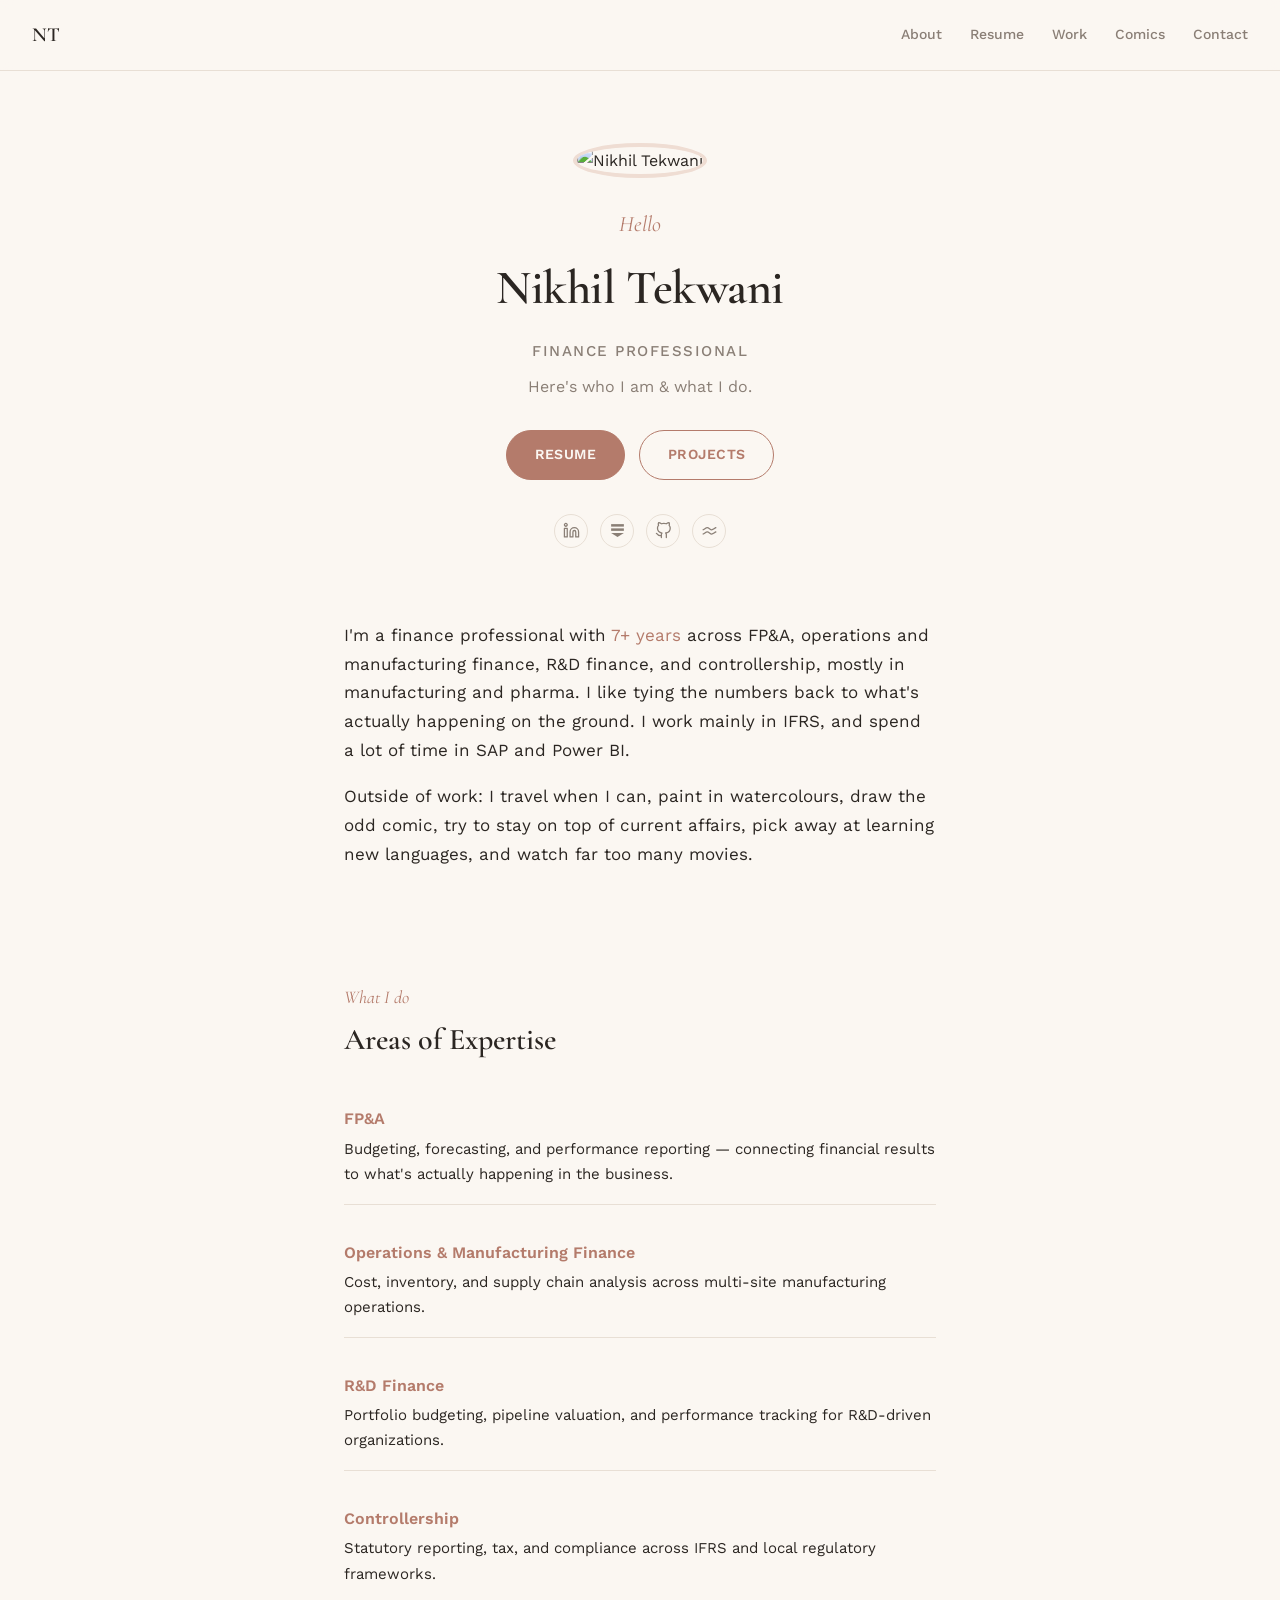
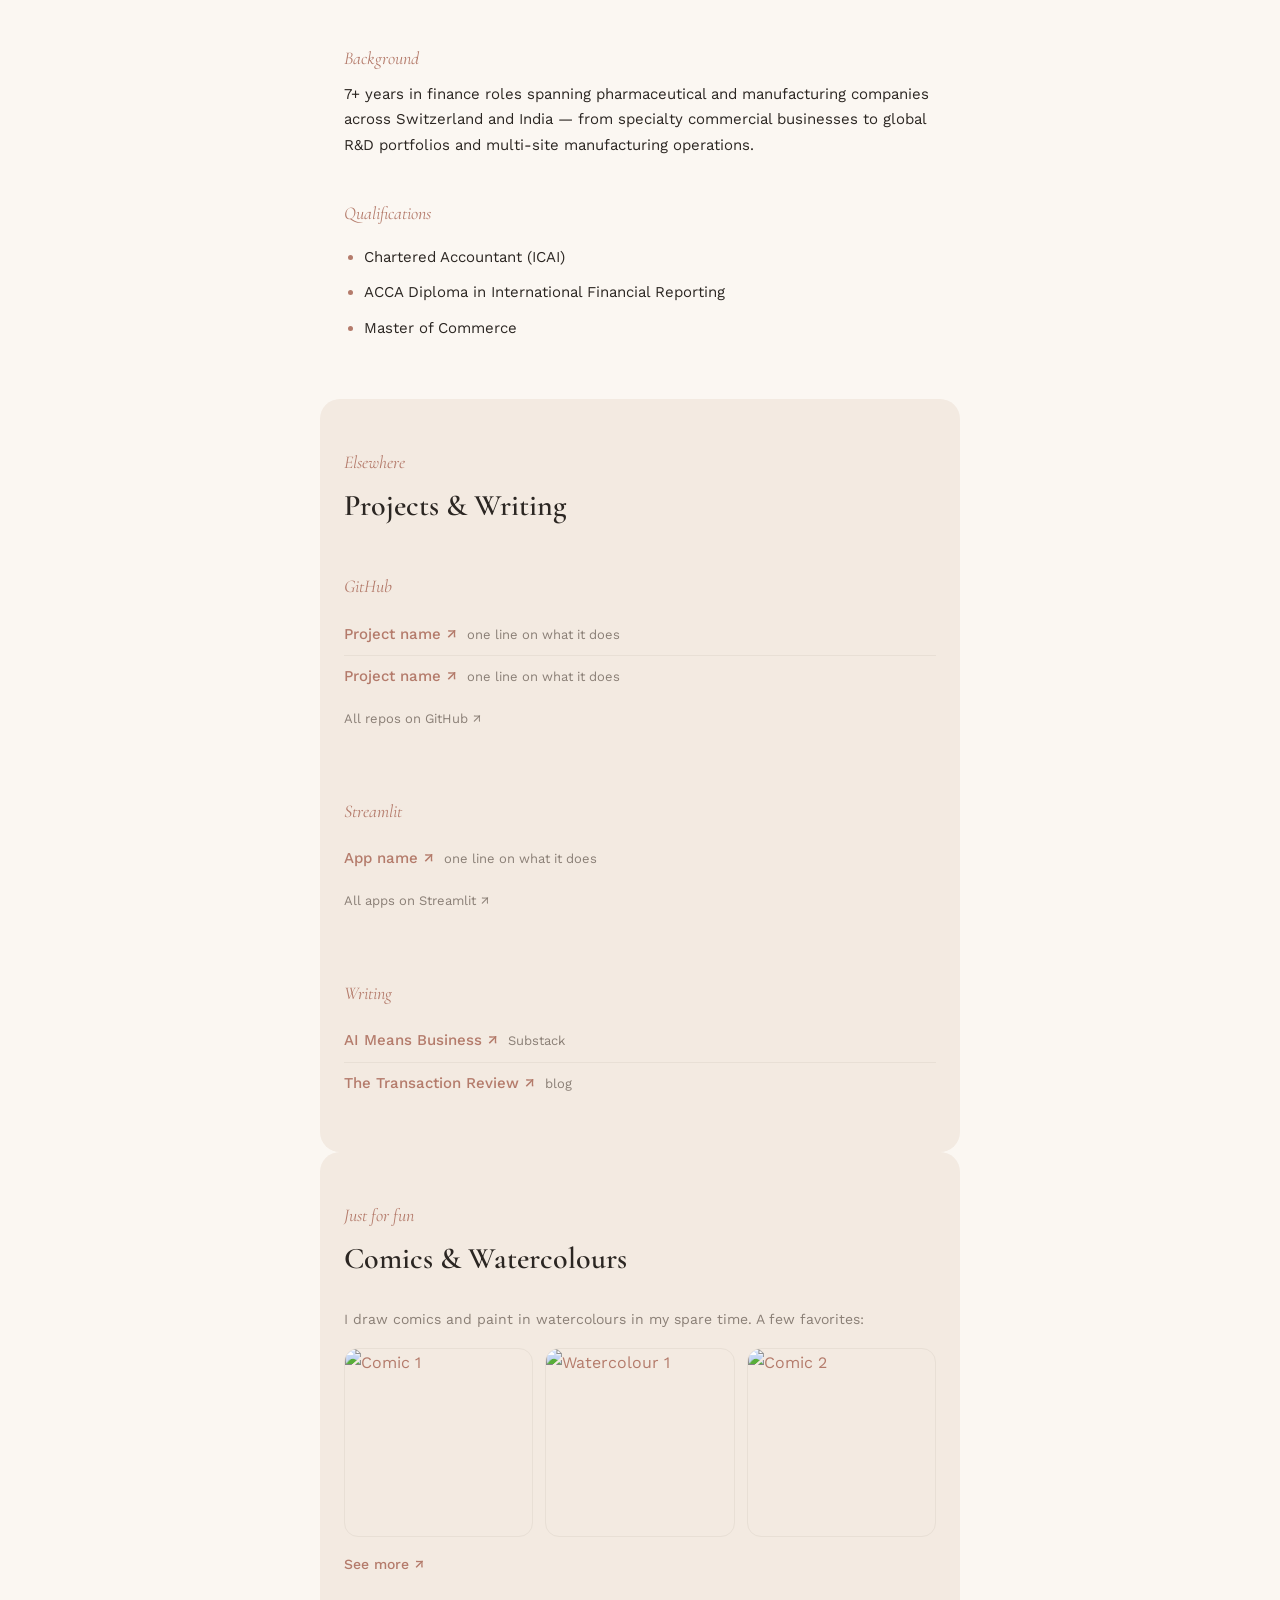
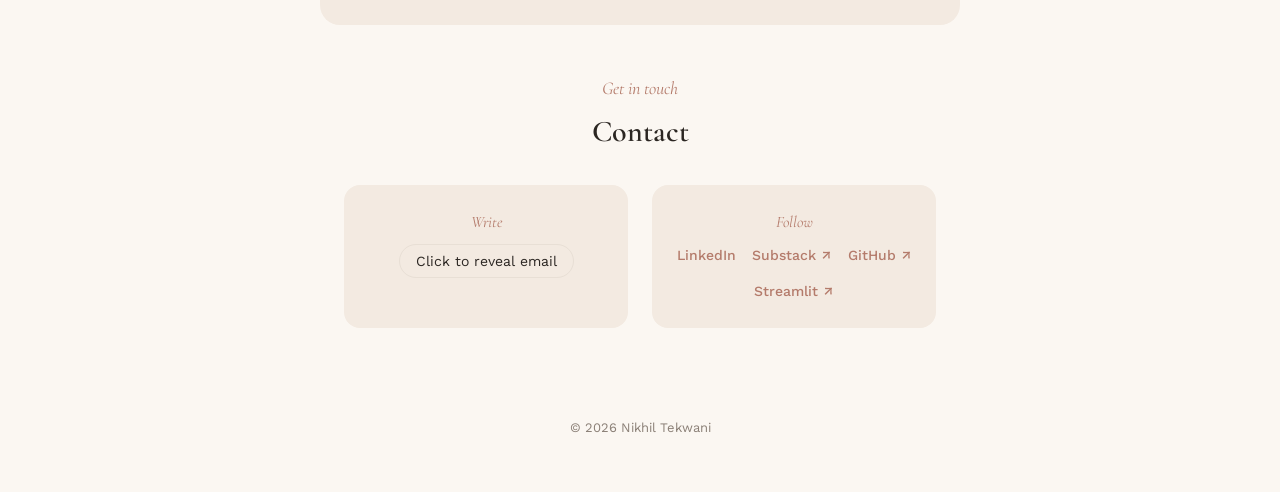
==== index.html @ 6c52df21 "Add files via upload" ====
<!DOCTYPE html>
<html lang="en">
<head>
<meta charset="UTF-8">
<meta name="viewport" content="width=device-width, initial-scale=1.0">
<title>Nikhil Tekwani — Finance, Pharma</title>
<meta name="description" content="Personal site of Nikhil Tekwani — finance professional in pharma. Resume, achievements, and comics/watercolours.">

<!-- Display serif for the personal, editorial feel; a clean grotesque for body copy -->
<link rel="preconnect" href="https://fonts.googleapis.com">
<link rel="preconnect" href="https://fonts.gstatic.com" crossorigin>
<link href="https://fonts.googleapis.com/css2?family=Cormorant+Garamond:ital,wght@0,500;0,600;1,500&family=Work+Sans:wght@400;500;600&display=swap" rel="stylesheet">

<link rel="stylesheet" href="style.css">
</head>
<body>

<!-- ============ NAV ============ -->
<nav class="site-nav">
  <span class="nav-mark">NT</span>
  <div class="nav-links">
    <a href="#about">About</a>
    <a href="#resume">Resume</a>
    <a href="#work">Work</a>
    <a href="#comics">Comics</a>
    <a href="#contact">Contact</a>
  </div>
</nav>

<!-- ============ HERO ============ -->
<header id="about" class="hero">
  <!-- EDIT: replace with your own photo at images/profile/profile.jpg -->
  <img class="hero-photo" src="images/profile/profile.jpg" alt="Nikhil Tekwani">
  <p class="hero-hello">Hello</p>
  <h1 class="hero-name">Nikhil Tekwani</h1>
  <p class="hero-role">Finance professional</p>
  <p class="hero-tagline">Here's who I am &amp; what I do.</p>

  <div class="hero-actions">
    <a href="#resume" class="btn btn-primary">Resume</a>
    <a href="#projects" class="btn btn-outline">Projects</a>
  </div>

  <div class="social-row">
    <a href="https://www.linkedin.com/in/nikhilmtekwani/" target="_blank" rel="noopener" aria-label="LinkedIn">
      <svg viewBox="0 0 24 24" width="17" height="17" fill="none" stroke="currentColor" stroke-width="1.8" stroke-linecap="round" stroke-linejoin="round"><path d="M16 8a6 6 0 0 1 6 6v7h-4v-7a2 2 0 0 0-2-2 2 2 0 0 0-2 2v7h-4v-7a6 6 0 0 1 6-6z"/><rect x="2" y="9" width="4" height="12"/><circle cx="4" cy="4" r="2"/></svg>
    </a>
    <a href="https://aimeansbusiness.substack.com/" target="_blank" rel="noopener" aria-label="Substack">
      <svg viewBox="0 0 24 24" width="17" height="17" fill="currentColor"><rect x="3" y="3" width="18" height="3.5"/><rect x="3" y="9" width="18" height="3.5"/><path d="M3 15.5h18l-9 5.5-9-5.5z"/></svg>
    </a>
    <a href="https://github.com/NickTek" target="_blank" rel="noopener" aria-label="GitHub">
      <svg viewBox="0 0 24 24" width="17" height="17" fill="none" stroke="currentColor" stroke-width="1.8" stroke-linecap="round" stroke-linejoin="round"><path d="M9 19c-5 1.5-5-2.5-7-3m14 6v-3.87a3.37 3.37 0 0 0-.94-2.61c3.14-.35 6.44-1.54 6.44-7A5.44 5.44 0 0 0 20 4.77 5.07 5.07 0 0 0 19.91 1S18.73.65 16 2.48a13.38 13.38 0 0 0-7 0C6.27.65 5.09 1 5.09 1A5.07 5.07 0 0 0 5 4.77a5.44 5.44 0 0 0-1.5 3.78c0 5.42 3.3 6.61 6.44 7A3.37 3.37 0 0 0 9 18.13V22"/></svg>
    </a>
    <a href="https://share.streamlit.io/user/nicktek" target="_blank" rel="noopener" aria-label="Streamlit">
      <svg viewBox="0 0 24 24" width="17" height="17" fill="none" stroke="currentColor" stroke-width="1.8" stroke-linecap="round" stroke-linejoin="round"><path d="M3 17c2-1 4-3 6-3s4 3 6 3 4-2 6-3"/><path d="M3 11c2-1 4-3 6-3s4 3 6 3 4-2 6-3"/></svg>
    </a>
  </div>
</header>

<main>

  <!-- ============ ABOUT PARAGRAPH ============ -->
  <section class="section about-section">
    <p class="about-text">
      I'm a finance professional with <em>7+ years</em> across FP&amp;A, operations and manufacturing finance,
      R&amp;D finance, and controllership, mostly in manufacturing and pharma. I like tying the numbers back
      to what's actually happening on the ground. I work mainly in IFRS, and spend a lot of time in SAP and
      Power BI.
    </p>
    <p class="about-text">
      Outside of work: I travel when I can, paint in watercolours, draw the odd comic, try to stay on top of
      current affairs, pick away at learning new languages, and watch far too many movies.
    </p>
  </section>

  <!-- ============ RESUME ============ -->
  <section id="resume" class="section">
    <p class="section-eyebrow">What I do</p>
    <h2 class="section-title">Areas of Expertise</h2>

    <ul class="expertise-list">
      <li class="expertise-item">
        <span class="expertise-name">FP&amp;A</span>
        <p>Budgeting, forecasting, and performance reporting — connecting financial results to what's actually happening in the business.</p>
      </li>
      <li class="expertise-item">
        <span class="expertise-name">Operations &amp; Manufacturing Finance</span>
        <p>Cost, inventory, and supply chain analysis across multi-site manufacturing operations.</p>
      </li>
      <li class="expertise-item">
        <span class="expertise-name">R&amp;D Finance</span>
        <p>Portfolio budgeting, pipeline valuation, and performance tracking for R&amp;D-driven organizations.</p>
      </li>
      <li class="expertise-item">
        <span class="expertise-name">Controllership</span>
        <p>Statutory reporting, tax, and compliance across IFRS and local regulatory frameworks.</p>
      </li>
    </ul>

    <p class="section-eyebrow subhead">Background</p>
    <p class="resume-desc">
      7+ years in finance roles spanning pharmaceutical and manufacturing companies across Switzerland and India —
      from specialty commercial businesses to global R&amp;D portfolios and multi-site manufacturing operations.
    </p>

    <p class="section-eyebrow subhead">Qualifications</p>
    <ul class="achieve-list">
      <li>Chartered Accountant (ICAI)</li>
      <li>ACCA Diploma in International Financial Reporting</li>
      <li>Master of Commerce</li>
    </ul>
  </section>

  <!-- ============ PROJECTS & WRITING ============ -->
  <section id="work" class="section work-section">
    <p class="section-eyebrow">Elsewhere</p>
    <h2 class="section-title">Projects &amp; Writing</h2>

    <p class="section-eyebrow subhead">GitHub</p>
    <!-- EDIT: swap these two for your actual repo names/links -->
    <ul class="link-list">
      <li><a href="https://github.com/NickTek" target="_blank" rel="noopener">Project name ↗</a><span>one line on what it does</span></li>
      <li><a href="https://github.com/NickTek" target="_blank" rel="noopener">Project name ↗</a><span>one line on what it does</span></li>
    </ul>
    <a class="link-list-more" href="https://github.com/NickTek" target="_blank" rel="noopener">All repos on GitHub ↗</a>

    <p class="section-eyebrow subhead">Streamlit</p>
    <!-- EDIT: swap these for your actual app names/links -->
    <ul class="link-list">
      <li><a href="https://share.streamlit.io/user/nicktek" target="_blank" rel="noopener">App name ↗</a><span>one line on what it does</span></li>
    </ul>
    <a class="link-list-more" href="https://share.streamlit.io/user/nicktek" target="_blank" rel="noopener">All apps on Streamlit ↗</a>

    <p class="section-eyebrow subhead">Writing</p>
    <ul class="link-list">
      <li><a href="https://aimeansbusiness.substack.com/" target="_blank" rel="noopener">AI Means Business ↗</a><span>Substack</span></li>
      <li><a href="https://thetransactionreview.blogspot.com/" target="_blank" rel="noopener">The Transaction Review ↗</a><span>blog</span></li>
    </ul>
  </section>

  <!-- ============ COMICS & WATERCOLOURS ============ -->
  <section id="comics" class="section projects-section">
    <p class="section-eyebrow">Just for fun</p>
    <h2 class="section-title">Comics &amp; Watercolours</h2>
    <p class="projects-intro">I draw comics and paint in watercolours in my spare time. A few favorites:</p>

    <div class="projects-grid">
      <!-- EDIT: replace src with your own images in images/comics/ -->
      <a class="project-thumb" href="images/comics/comic-1-full.png" target="_blank" rel="noopener">
        <img src="images/comics/comic-1.png" alt="Comic 1" loading="lazy">
      </a>
      <a class="project-thumb" href="images/comics/comic-2-full.png" target="_blank" rel="noopener">
        <img src="images/comics/comic-2.png" alt="Watercolour 1" loading="lazy">
      </a>
      <a class="project-thumb" href="images/comics/comic-3-full.png" target="_blank" rel="noopener">
        <img src="images/comics/comic-3.png" alt="Comic 2" loading="lazy">
      </a>
    </div>
    <!-- EDIT or remove this link -->
    <a class="projects-more" href="#" target="_blank" rel="noopener">See more ↗</a>
  </section>

  <!-- ============ CONTACT ============ -->
  <section id="contact" class="section contact-section">
    <p class="section-eyebrow">Get in touch</p>
    <h2 class="section-title">Contact</h2>

    <div class="contact-grid">
      <div class="contact-block">
        <p class="contact-label">Write</p>
        <!-- EDIT: set data-user and data-domain to your real email -->
        <button id="email-reveal" class="contact-value email-btn" data-user="nikhil.tekwani" data-domain="example.com">Click to reveal email</button>
      </div>
      <div class="contact-block">
        <p class="contact-label">Follow</p>
        <div class="contact-value follow-links">
          <a href="https://www.linkedin.com/in/nikhilmtekwani/" target="_blank" rel="noopener">LinkedIn</a>
          <a href="https://aimeansbusiness.substack.com/" target="_blank" rel="noopener">Substack ↗</a>
          <a href="https://github.com/NickTek" target="_blank" rel="noopener">GitHub ↗</a>
          <a href="https://share.streamlit.io/user/nicktek" target="_blank" rel="noopener">Streamlit ↗</a>
        </div>
      </div>
    </div>
  </section>

</main>

<footer class="site-footer">
  <p>&copy; <span id="year"></span> Nikhil Tekwani</p>
</footer>

<script src="script.js"></script>
</body>
</html>
---- style.css ----
/* ============================================
   THEME TOKENS
   ============================================ */
:root {
  --bg: #FBF7F2;
  --bg-alt: #F3EAE1;
  --text: #2B2622;
  --text-muted: #8A7F76;
  --accent: #B47B6B;
  --accent-soft: #EFDDD3;
  --border: #E8DFD5;

  --font-display: 'Cormorant Garamond', Georgia, serif;
  --font-body: 'Work Sans', -apple-system, sans-serif;
}

* { box-sizing: border-box; }

body {
  margin: 0;
  background: var(--bg);
  color: var(--text);
  font-family: var(--font-body);
  font-size: 16px;
  line-height: 1.7;
}

html { scroll-behavior: smooth; }

a { color: var(--accent); text-decoration: none; }

h1, h2 { font-family: var(--font-display); margin: 0; }

@media (prefers-reduced-motion: reduce) {
  html { scroll-behavior: auto; }
}

/* ============================================
   NAV
   ============================================ */
.site-nav {
  position: sticky;
  top: 0;
  z-index: 10;
  display: flex;
  justify-content: space-between;
  align-items: center;
  padding: 18px 32px;
  background: rgba(251, 247, 242, 0.9);
  backdrop-filter: blur(6px);
  border-bottom: 1px solid var(--border);
}

.nav-mark {
  font-family: var(--font-display);
  font-weight: 600;
  font-size: 20px;
  letter-spacing: 0.02em;
}

.nav-links { display: flex; gap: 28px; }

.nav-links a {
  color: var(--text-muted);
  font-size: 14px;
  font-weight: 500;
}

.nav-links a:hover { color: var(--accent); }

/* ============================================
   HERO
   ============================================ */
.hero {
  max-width: 640px;
  margin: 0 auto;
  padding: 72px 24px 56px;
  text-align: center;
}

.hero-photo {
  width: 168px;
  height: 168px;
  border-radius: 50%;
  object-fit: cover;
  border: 4px solid var(--accent-soft);
  margin-bottom: 28px;
}

.hero-hello {
  font-family: var(--font-display);
  font-style: italic;
  font-size: 22px;
  color: var(--accent);
  margin: 0 0 4px;
}

.hero-name {
  font-size: 48px;
  font-weight: 600;
  letter-spacing: -0.01em;
}

.hero-role {
  margin: 10px 0 2px;
  font-size: 15px;
  font-weight: 500;
  text-transform: uppercase;
  letter-spacing: 0.1em;
  color: var(--text-muted);
}

.hero-tagline {
  margin: 8px 0 0;
  color: var(--text-muted);
  font-size: 16px;
}

.hero-actions {
  display: flex;
  justify-content: center;
  gap: 14px;
  margin-top: 30px;
}

.btn {
  display: inline-block;
  padding: 12px 28px;
  border-radius: 999px;
  font-size: 14px;
  font-weight: 600;
  letter-spacing: 0.03em;
  text-transform: uppercase;
  border: 1px solid var(--accent);
}

.btn-primary { background: var(--accent); color: var(--bg); }
.btn-primary:hover { background: transparent; color: var(--accent); }

.btn-outline { background: transparent; color: var(--accent); }
.btn-outline:hover { background: var(--accent); color: var(--bg); }

.social-row {
  display: flex;
  justify-content: center;
  gap: 12px;
  margin-top: 34px;
}

.social-row a {
  width: 34px;
  height: 34px;
  border-radius: 50%;
  border: 1px solid var(--border);
  display: flex;
  align-items: center;
  justify-content: center;
  color: var(--text-muted);
}

.social-row a:hover { border-color: var(--accent); color: var(--accent); }

/* ============================================
   SECTIONS (shared)
   ============================================ */
.section {
  max-width: 640px;
  margin: 0 auto;
  padding: 48px 24px;
}

.about-section { padding-top: 0; }
.about-text { font-size: 17px; }
.about-text em { font-style: normal; color: var(--accent); }

.section-eyebrow {
  font-family: var(--font-display);
  font-style: italic;
  font-size: 18px;
  color: var(--accent);
  margin: 0 0 2px;
}

.section-eyebrow.subhead { margin-top: 40px; }

.section-title {
  font-size: 30px;
  font-weight: 600;
  margin-bottom: 24px;
}

/* ============================================
   RESUME
   ============================================ */
.resume-list { list-style: none; margin: 0 0 8px; padding: 0; }

.resume-item {
  padding: 20px 0;
  border-bottom: 1px solid var(--border);
}
.resume-item:first-child { padding-top: 0; }

.resume-row {
  display: flex;
  justify-content: space-between;
  flex-wrap: wrap;
  gap: 8px;
}

.resume-role { font-weight: 600; font-size: 16px; }
.resume-prev { font-weight: 400; color: var(--text-muted); font-size: 13px; }

.resume-dates {
  font-size: 13px;
  color: var(--text-muted);
  white-space: nowrap;
}

.resume-company { color: var(--accent); font-size: 14px; margin-top: 3px; }

.resume-desc { margin: 8px 0 0; font-size: 15px; }

.achieve-list {
  margin: 16px 0 0;
  padding-left: 20px;
}

.achieve-list li {
  margin-bottom: 10px;
  font-size: 15px;
}

.achieve-list li::marker { color: var(--accent); }

.expertise-list {
  list-style: none;
  margin: 0 0 8px;
  padding: 0;
  display: grid;
  gap: 18px;
}

.expertise-item {
  padding: 16px 0;
  border-bottom: 1px solid var(--border);
}
.expertise-item:last-child { border-bottom: none; }

.expertise-name {
  display: block;
  font-weight: 600;
  font-size: 16px;
  color: var(--accent);
  margin-bottom: 4px;
}

.expertise-item p { margin: 0; font-size: 15px; }

.work-section {
  background: var(--bg-alt);
  border-radius: 20px;
}

.link-list {
  list-style: none;
  margin: 12px 0 0;
  padding: 0;
}

.link-list li {
  display: flex;
  align-items: baseline;
  gap: 10px;
  flex-wrap: wrap;
  padding: 8px 0;
  border-bottom: 1px solid var(--border);
}
.link-list li:last-child { border-bottom: none; }

.link-list a { font-weight: 500; font-size: 15px; }
.link-list a:hover { text-decoration: underline; }

.link-list span { color: var(--text-muted); font-size: 13px; }

.link-list-more {
  display: inline-block;
  margin: 10px 0 26px;
  font-size: 13px;
  color: var(--text-muted);
}
.link-list-more:hover { color: var(--accent); text-decoration: underline; }

/* ============================================
   PROJECTS
   ============================================ */
.projects-section {
  background: var(--bg-alt);
  border-radius: 20px;
}

.projects-intro { color: var(--text-muted); font-size: 14px; margin-top: 0; }

.projects-grid {
  display: grid;
  grid-template-columns: repeat(3, 1fr);
  gap: 12px;
  margin-top: 16px;
}

.project-thumb {
  display: block;
  aspect-ratio: 1;
  border-radius: 14px;
  overflow: hidden;
  border: 1px solid var(--border);
}

.project-thumb img {
  width: 100%;
  height: 100%;
  object-fit: cover;
  display: block;
  transition: transform 0.25s ease;
}

.project-thumb:hover img { transform: scale(1.06); }

.projects-more {
  display: inline-block;
  margin-top: 16px;
  font-size: 14px;
  font-weight: 500;
}
.projects-more:hover { text-decoration: underline; }

/* ============================================
   CONTACT
   ============================================ */
.contact-section { text-align: center; }

.contact-grid {
  display: grid;
  grid-template-columns: 1fr 1fr;
  gap: 24px;
  margin-top: 28px;
}

.contact-block {
  background: var(--bg-alt);
  border-radius: 16px;
  padding: 24px 16px;
}

.contact-label {
  font-family: var(--font-display);
  font-style: italic;
  font-size: 16px;
  color: var(--accent);
  margin: 0 0 8px;
}

.email-btn {
  font-family: var(--font-body);
  font-size: 14px;
  background: transparent;
  color: var(--text);
  border: 1px solid var(--border);
  border-radius: 999px;
  padding: 8px 16px;
  cursor: pointer;
}
.email-btn:hover { border-color: var(--accent); }

.follow-links { display: flex; justify-content: center; flex-wrap: wrap; gap: 12px 16px; }
.follow-links a { font-size: 14px; font-weight: 500; }
.follow-links a:hover { text-decoration: underline; }

/* ============================================
   FOOTER
   ============================================ */
.site-footer {
  text-align: center;
  padding: 28px 24px 40px;
  color: var(--text-muted);
  font-size: 13px;
}

/* ============================================
   RESPONSIVE
   ============================================ */
@media (max-width: 480px) {
  .hero { padding: 56px 20px 44px; }
  .hero-name { font-size: 38px; }
  .site-nav { padding: 14px 18px; }
  .nav-links { gap: 16px; }
  .projects-grid { grid-template-columns: repeat(2, 1fr); }
  .contact-grid { grid-template-columns: 1fr; }
}

/* Visible keyboard focus */
a:focus-visible, button:focus-visible {
  outline: 2px solid var(--accent);
  outline-offset: 2px;
}
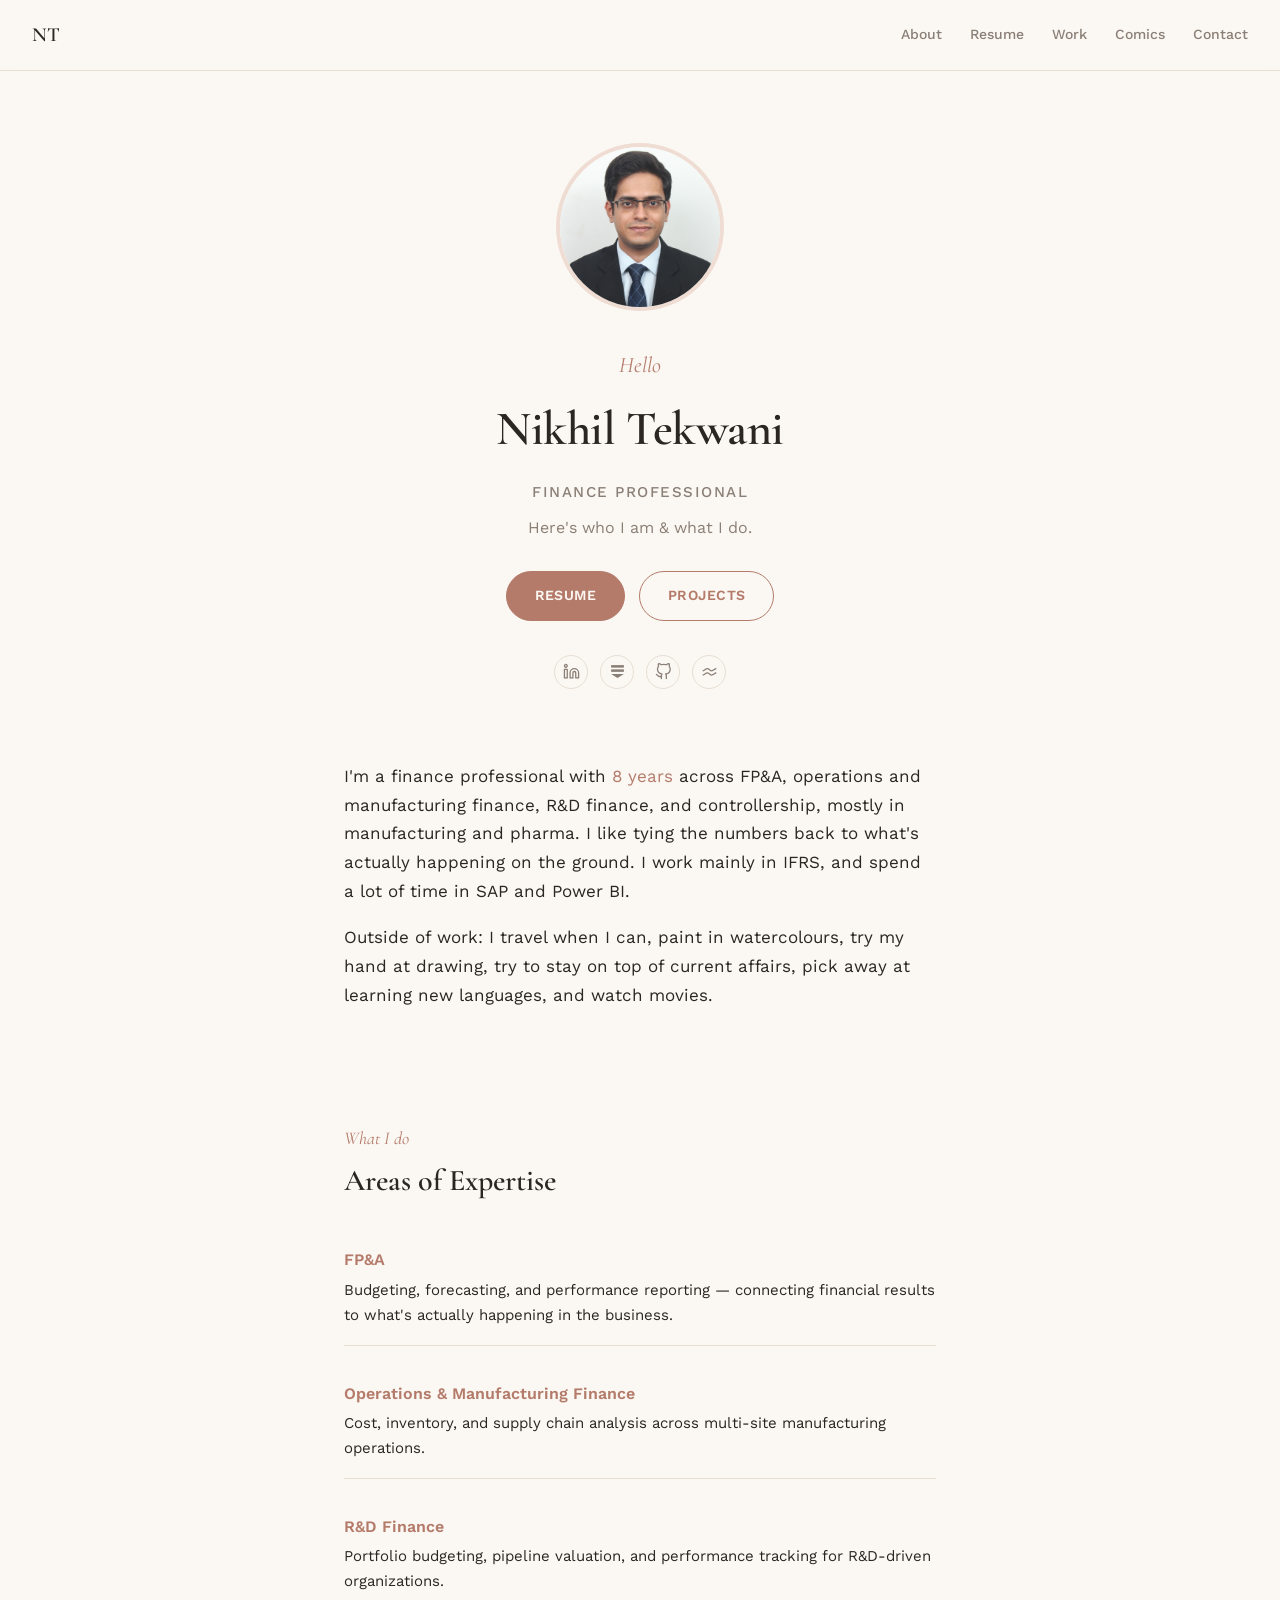
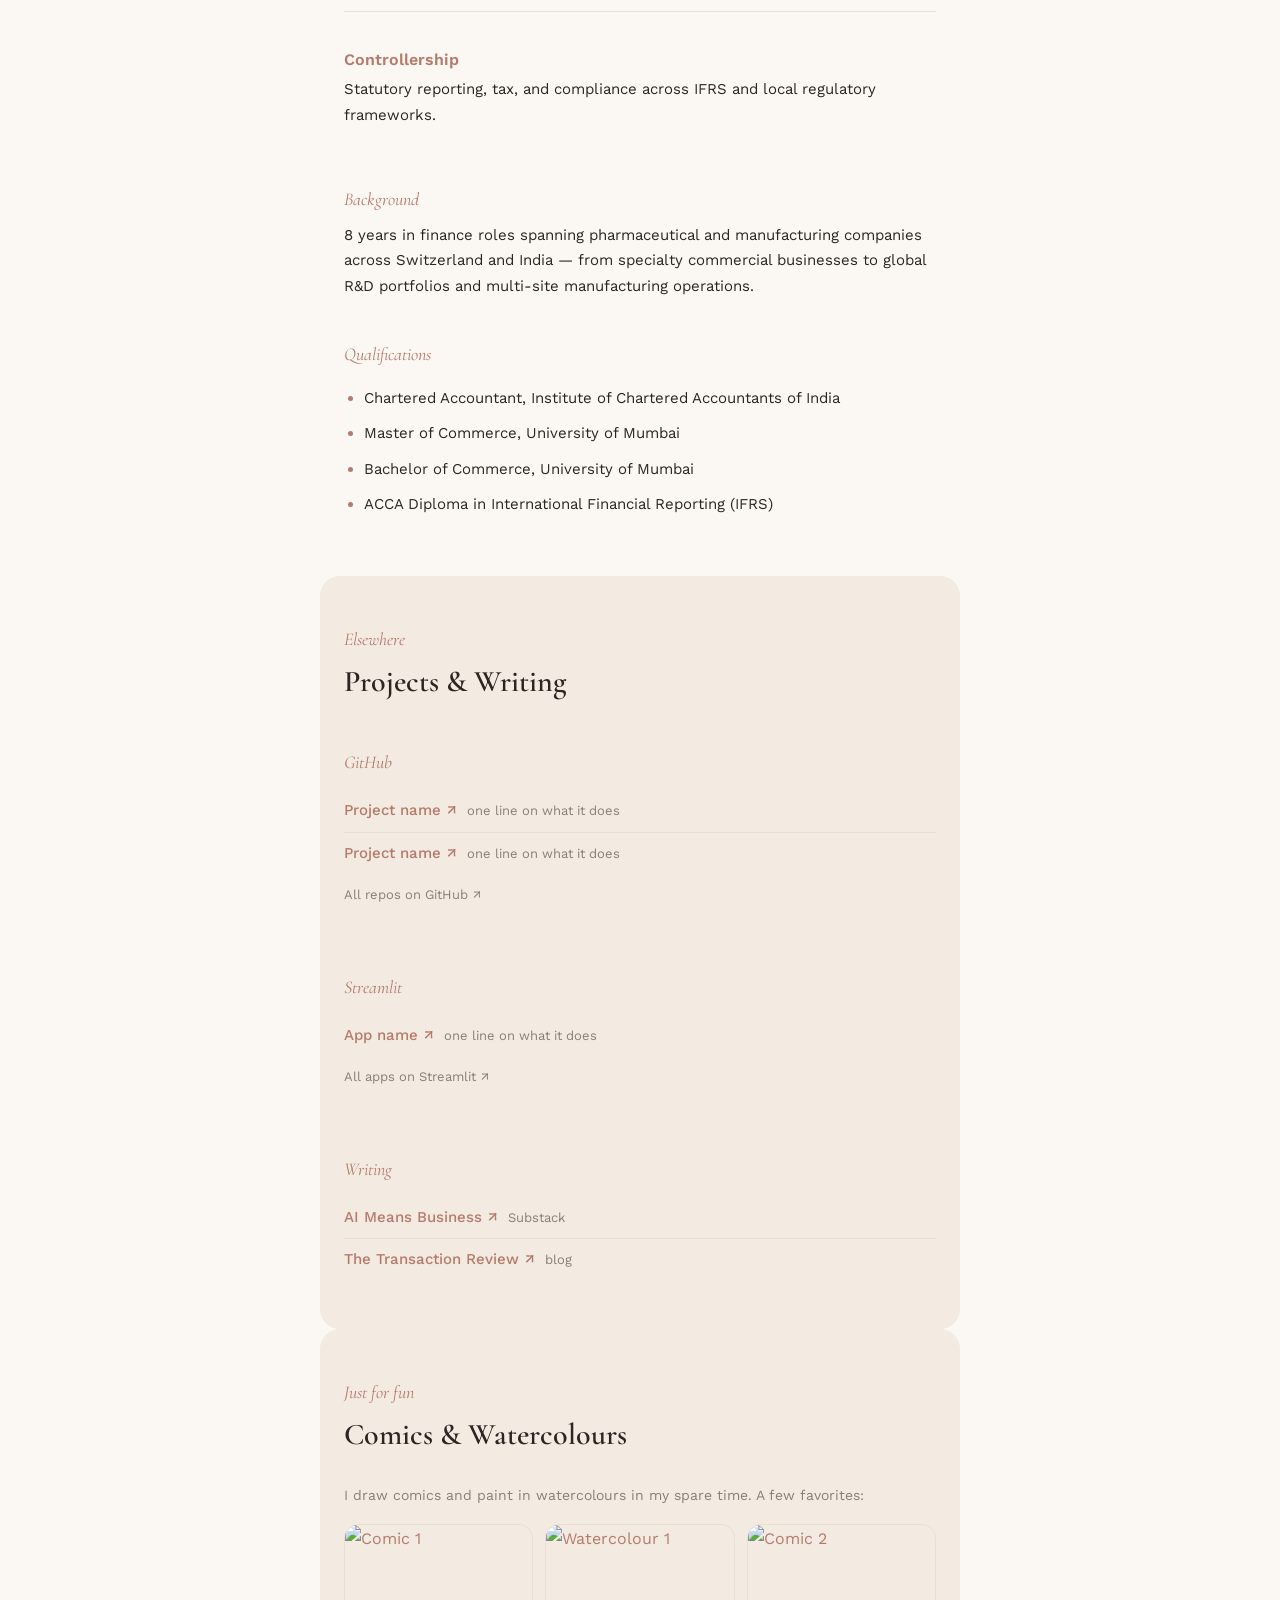
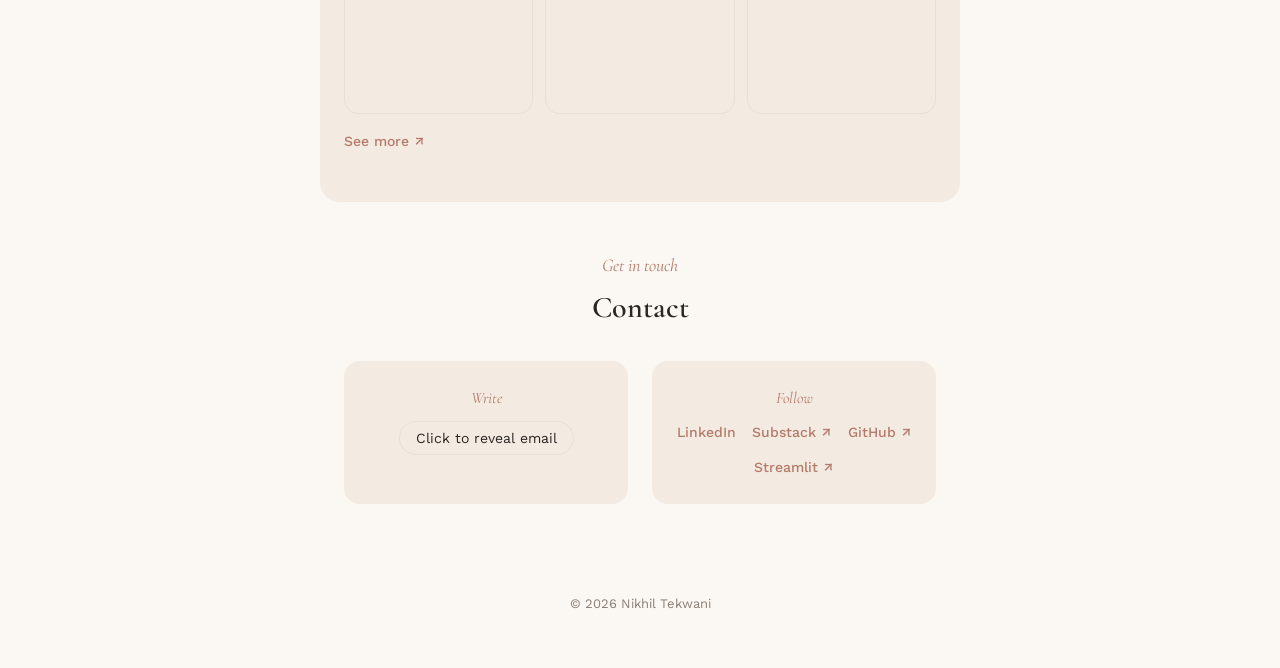
==== commit 1bc3f08a: "Update index.html" ====
--- a/index.html
+++ b/index.html
@@ -62,14 +62,14 @@
   <!-- ============ ABOUT PARAGRAPH ============ -->
   <section class="section about-section">
     <p class="about-text">
-      I'm a finance professional with <em>7+ years</em> across FP&amp;A, operations and manufacturing finance,
+      I'm a finance professional with <em>8 years</em> across FP&amp;A, operations and manufacturing finance,
       R&amp;D finance, and controllership, mostly in manufacturing and pharma. I like tying the numbers back
       to what's actually happening on the ground. I work mainly in IFRS, and spend a lot of time in SAP and
       Power BI.
     </p>
     <p class="about-text">
-      Outside of work: I travel when I can, paint in watercolours, draw the odd comic, try to stay on top of
-      current affairs, pick away at learning new languages, and watch far too many movies.
+      Outside of work: I travel when I can, paint in watercolours, try my hand at drawing, try to stay on top of
+      current affairs, pick away at learning new languages, and watch movies.
     </p>
   </section>
 
@@ -99,15 +99,17 @@
 
     <p class="section-eyebrow subhead">Background</p>
     <p class="resume-desc">
-      7+ years in finance roles spanning pharmaceutical and manufacturing companies across Switzerland and India —
+      8 years in finance roles spanning pharmaceutical and manufacturing companies across Switzerland and India —
       from specialty commercial businesses to global R&amp;D portfolios and multi-site manufacturing operations.
     </p>
 
     <p class="section-eyebrow subhead">Qualifications</p>
     <ul class="achieve-list">
-      <li>Chartered Accountant (ICAI)</li>
-      <li>ACCA Diploma in International Financial Reporting</li>
-      <li>Master of Commerce</li>
+      <li>Chartered Accountant, Institute of Chartered Accountants of India</li>
+      <li>Master of Commerce, University of Mumbai</li>
+      <li>Bachelor of Commerce, University of Mumbai</li>
+      <li>ACCA Diploma in International Financial Reporting (IFRS)</li>
+      
     </ul>
   </section>
 
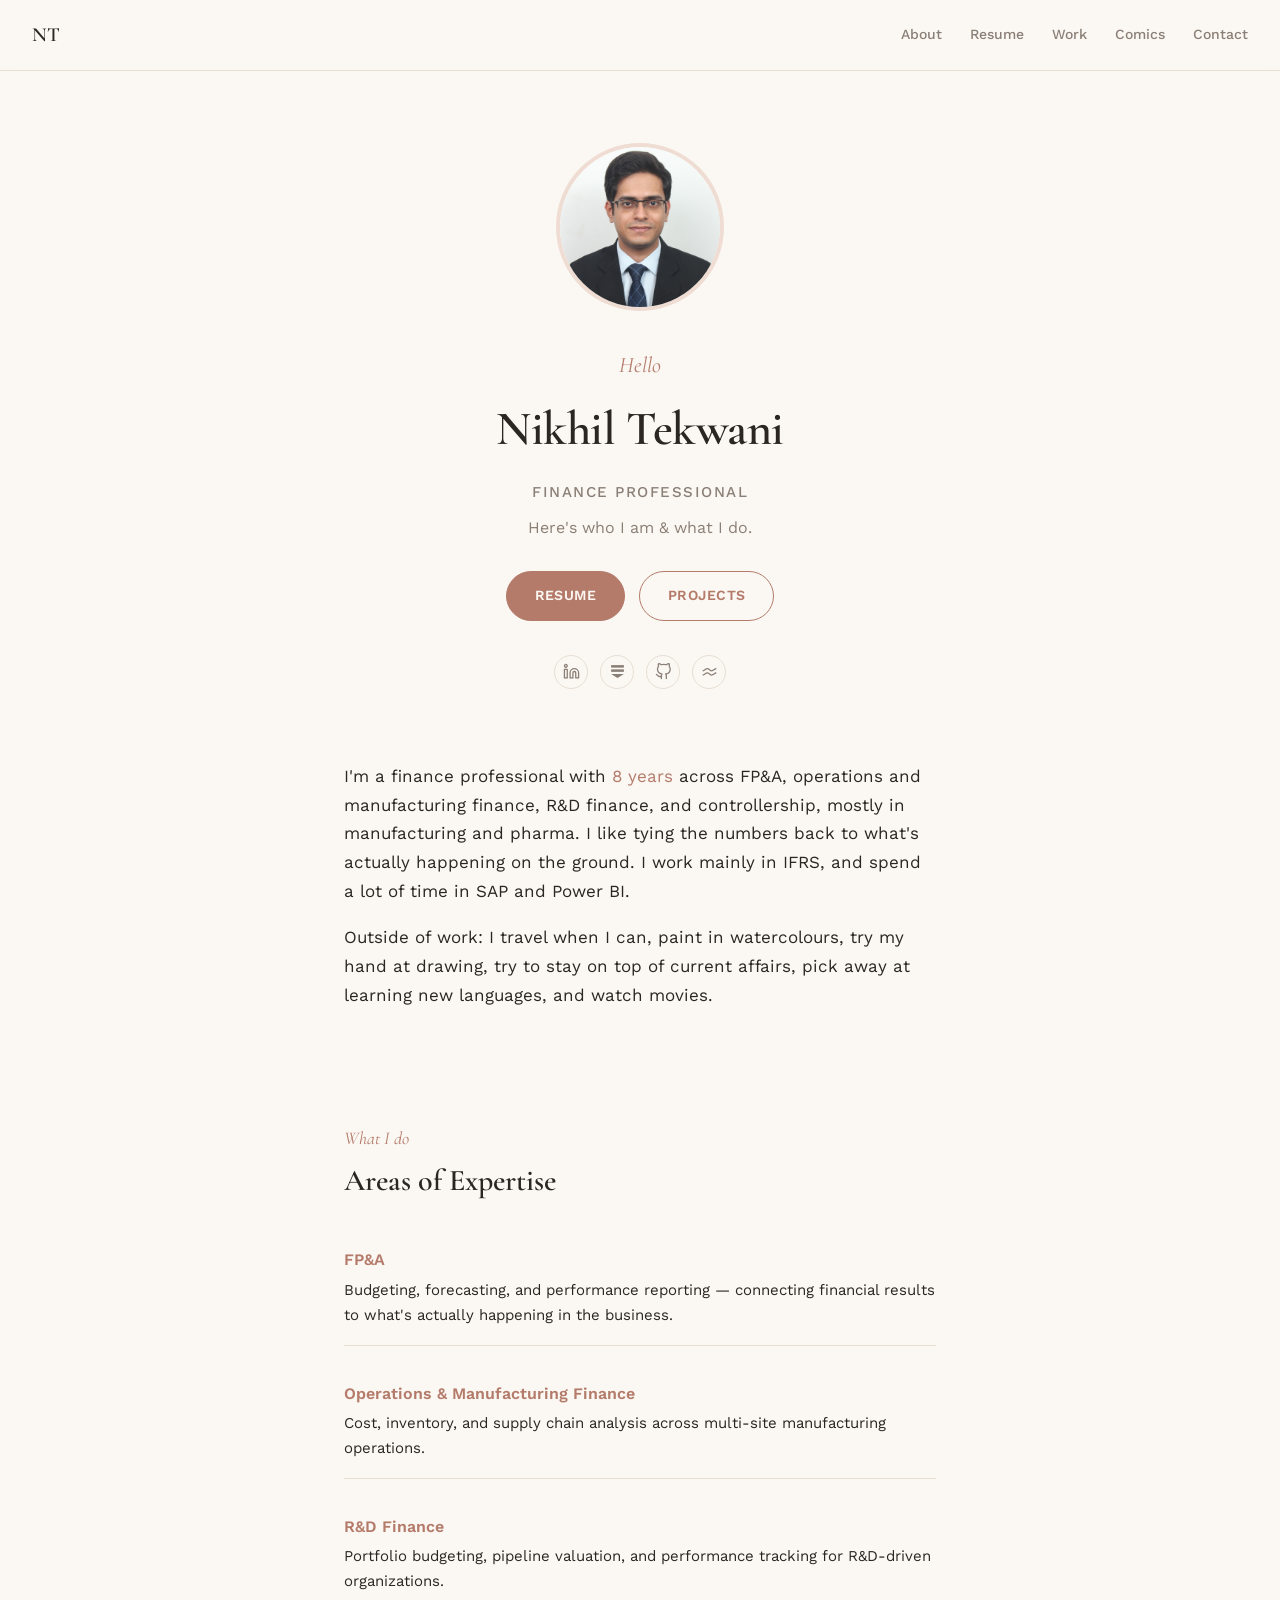
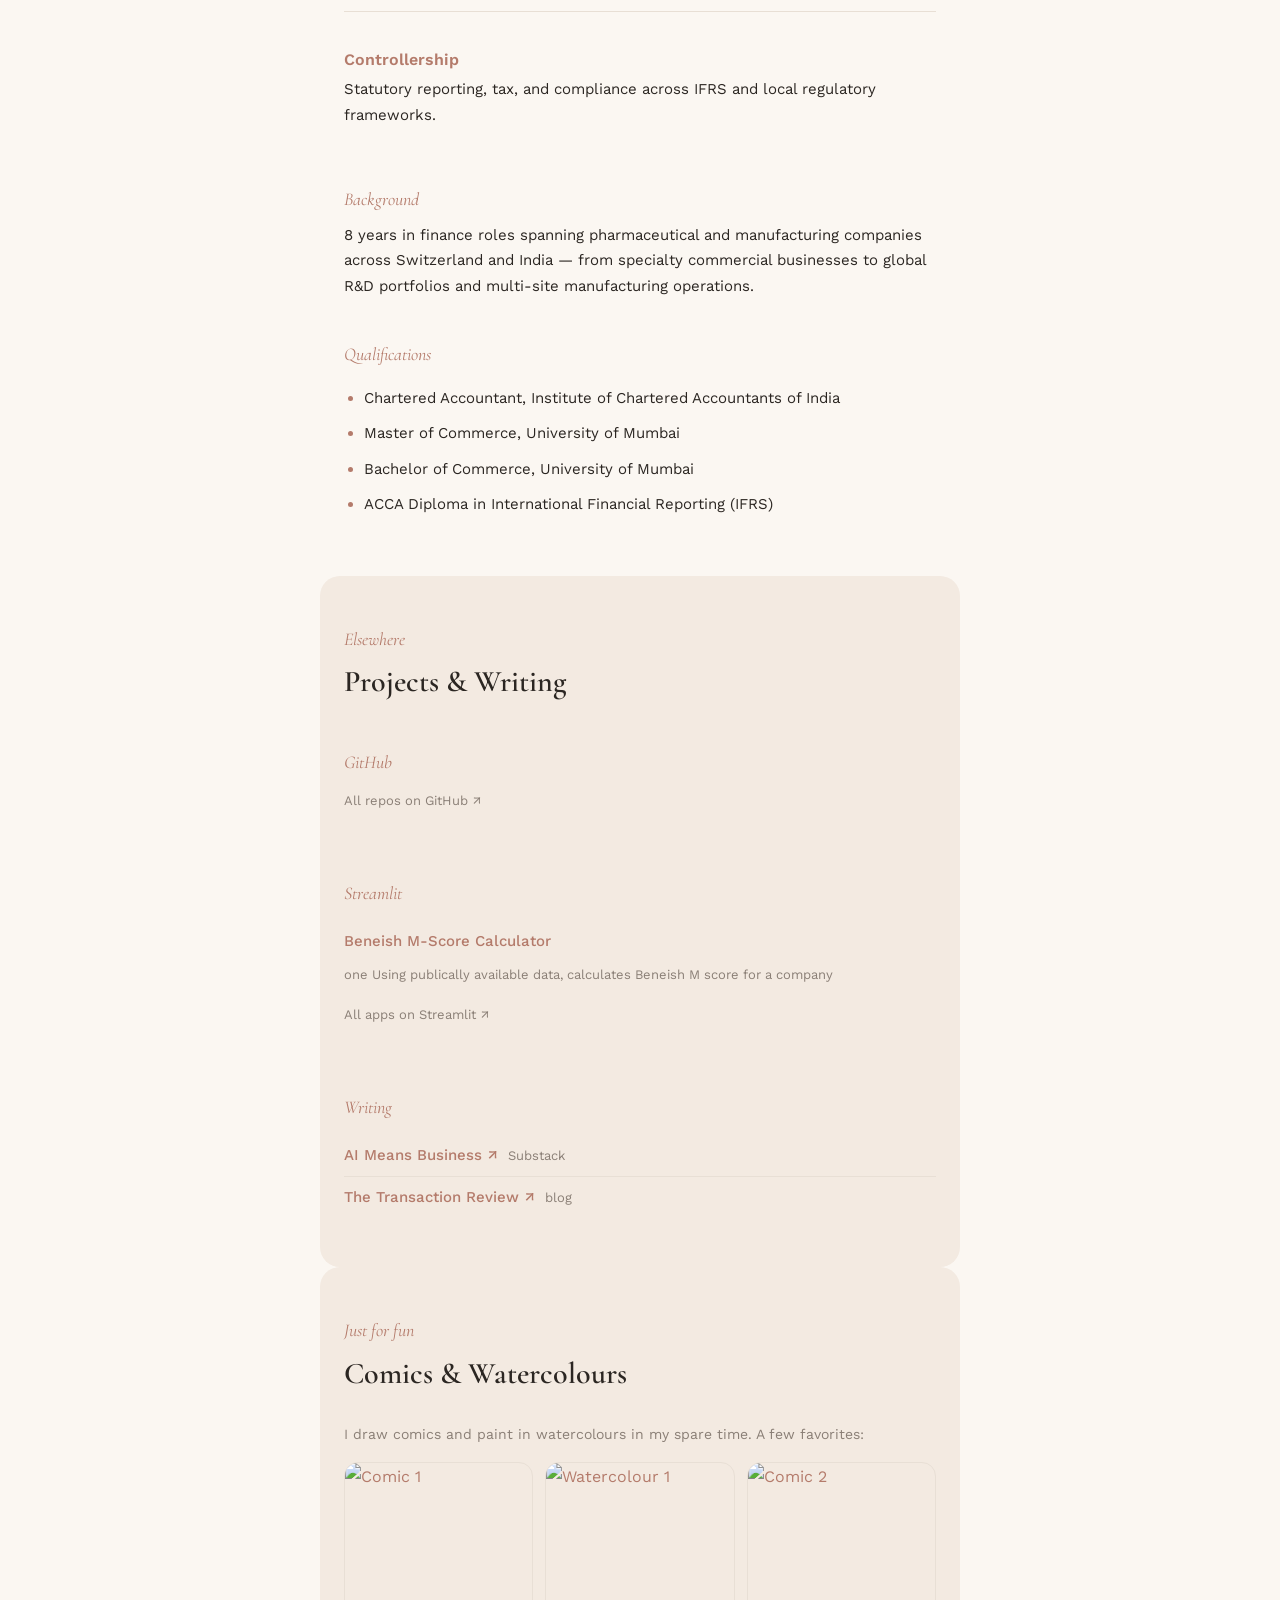
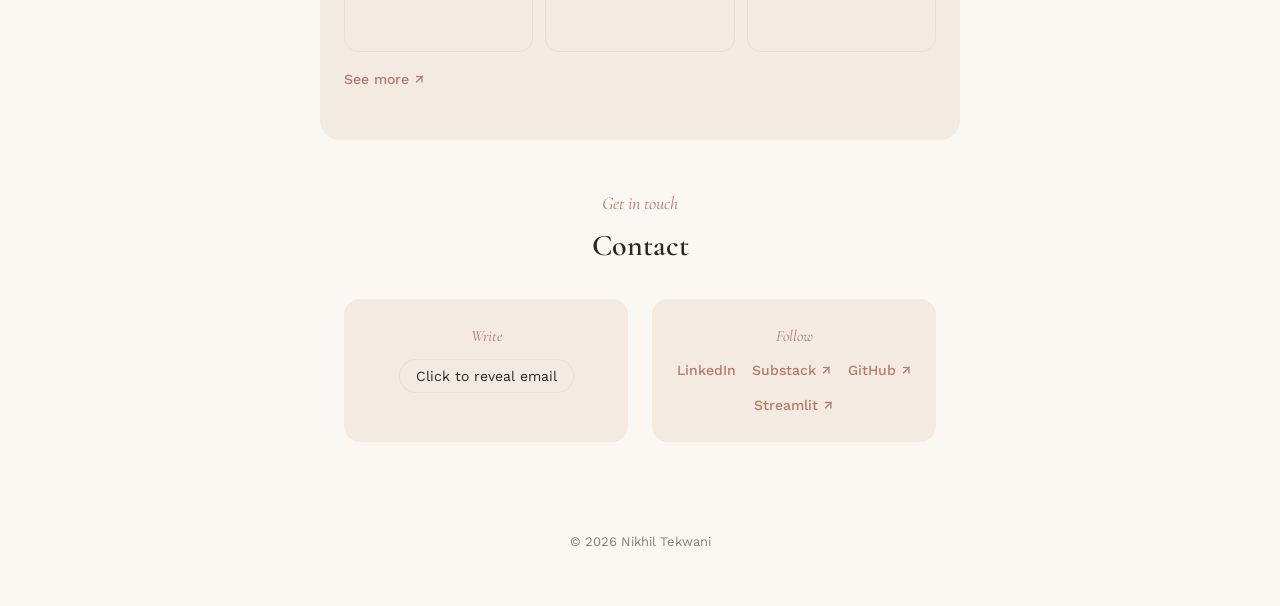
==== commit 07fbcd8f: "Update index.html" ====
--- a/index.html
+++ b/index.html
@@ -120,16 +120,13 @@
 
     <p class="section-eyebrow subhead">GitHub</p>
     <!-- EDIT: swap these two for your actual repo names/links -->
-    <ul class="link-list">
-      <li><a href="https://github.com/NickTek" target="_blank" rel="noopener">Project name ↗</a><span>one line on what it does</span></li>
-      <li><a href="https://github.com/NickTek" target="_blank" rel="noopener">Project name ↗</a><span>one line on what it does</span></li>
-    </ul>
+    
     <a class="link-list-more" href="https://github.com/NickTek" target="_blank" rel="noopener">All repos on GitHub ↗</a>
 
     <p class="section-eyebrow subhead">Streamlit</p>
     <!-- EDIT: swap these for your actual app names/links -->
     <ul class="link-list">
-      <li><a href="https://share.streamlit.io/user/nicktek" target="_blank" rel="noopener">App name ↗</a><span>one line on what it does</span></li>
+      <li><a href="https://beneishmodel.streamlit.app/" target="_blank" rel="noopener">Beneish M-Score Calculator</a><span>one Using publically available data, calculates Beneish M score for a company</span></li>
     </ul>
     <a class="link-list-more" href="https://share.streamlit.io/user/nicktek" target="_blank" rel="noopener">All apps on Streamlit ↗</a>
 
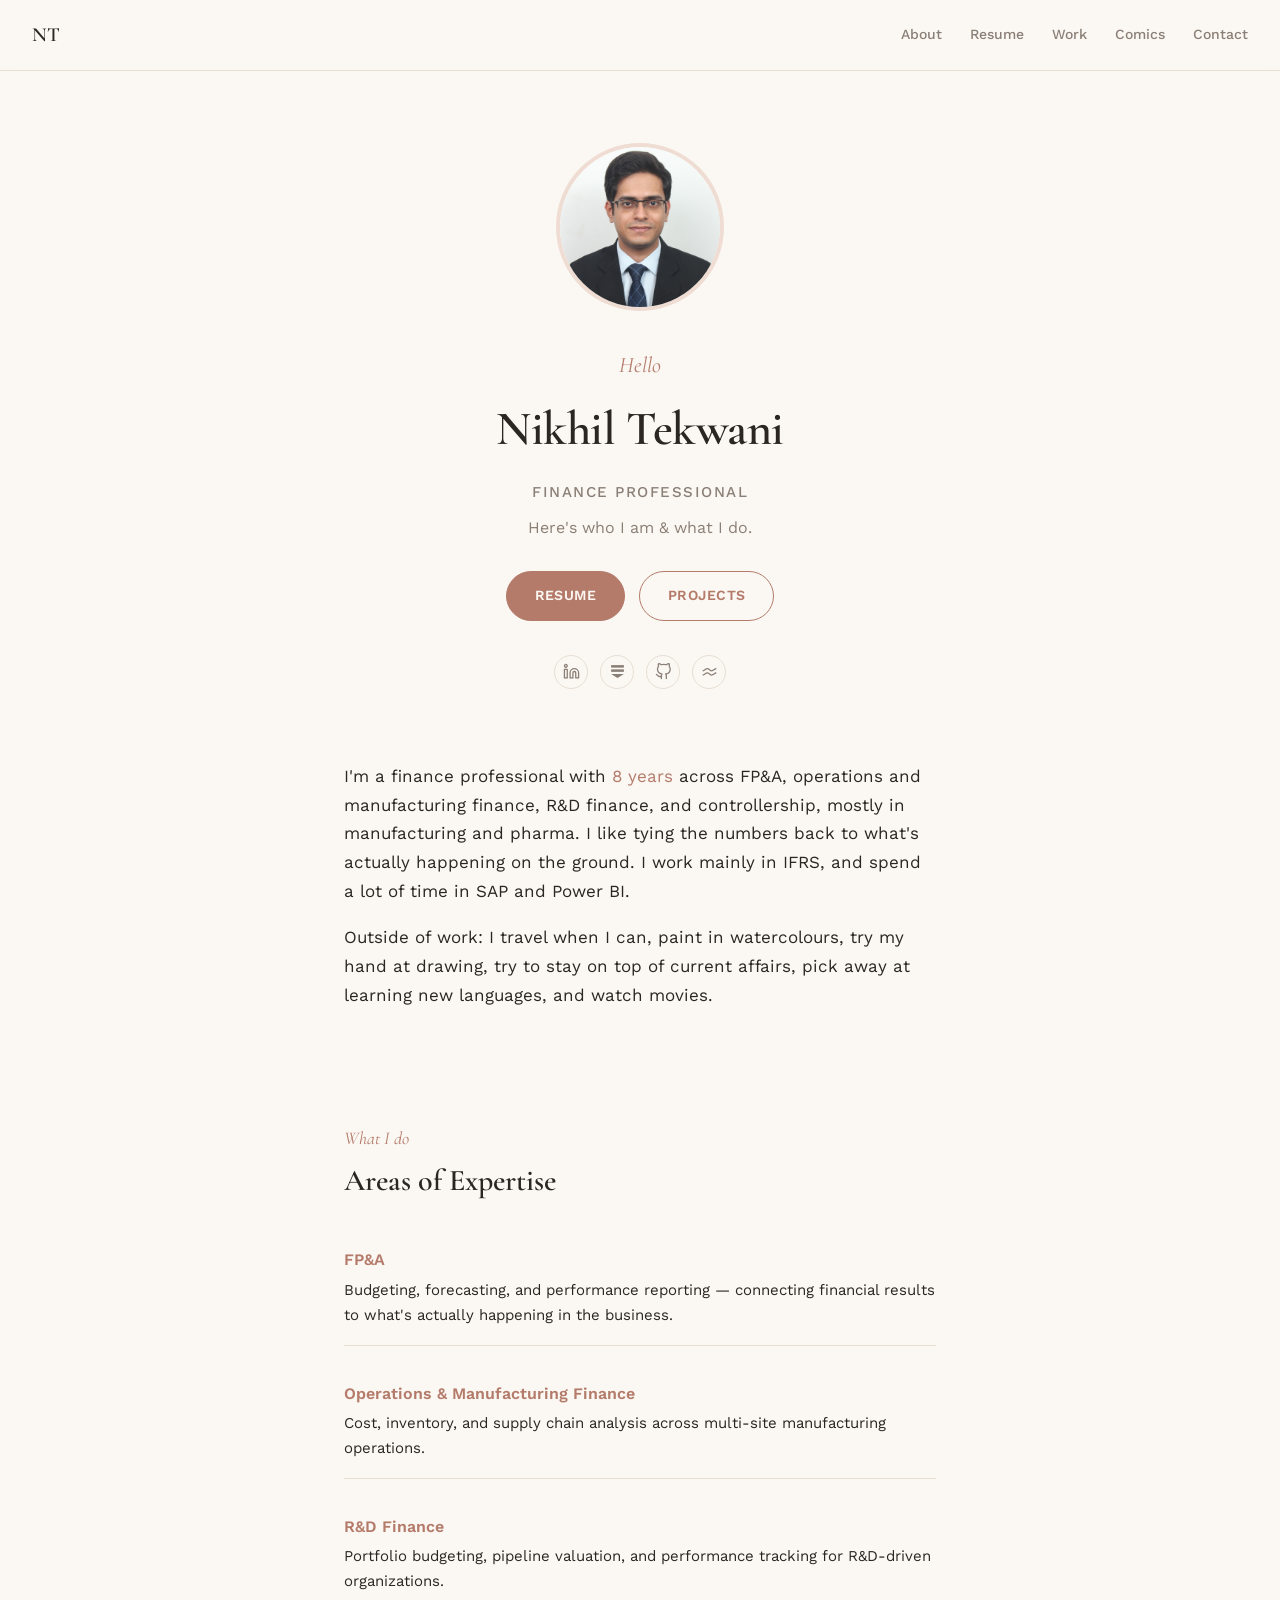
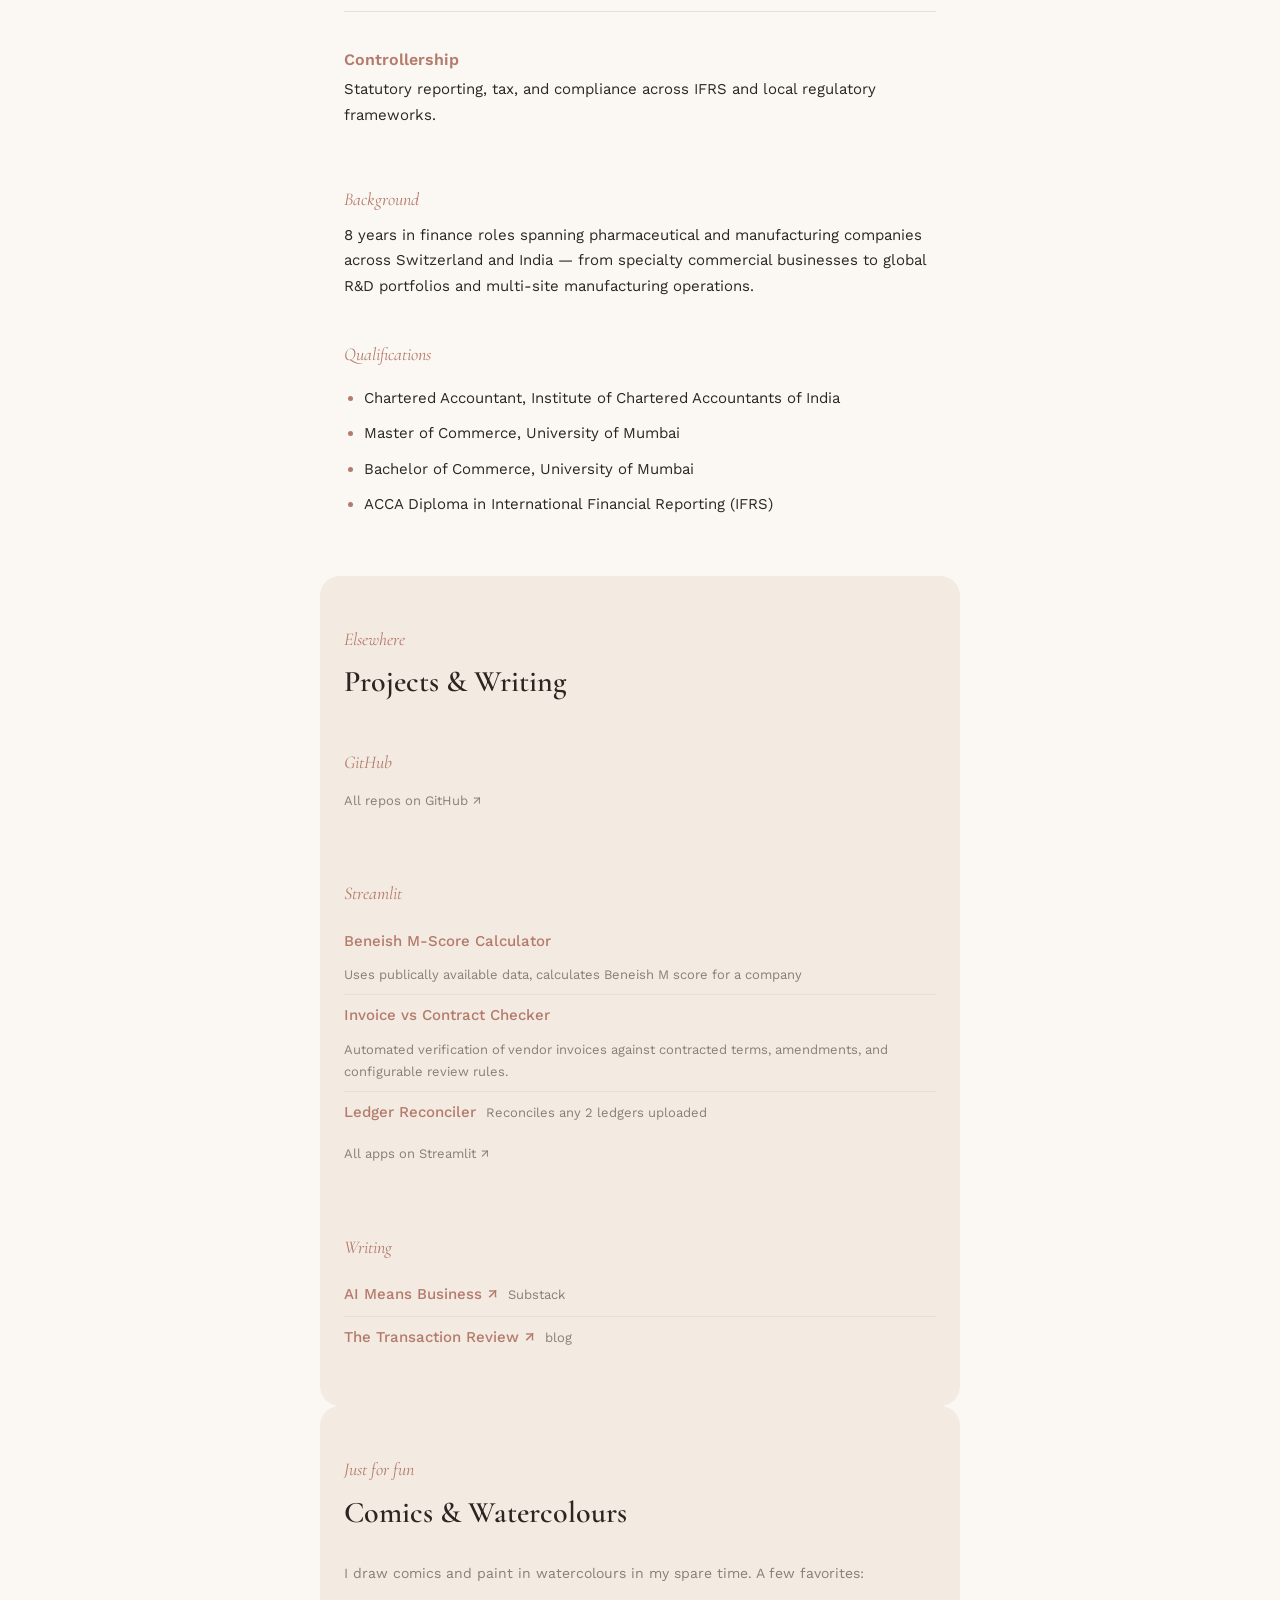
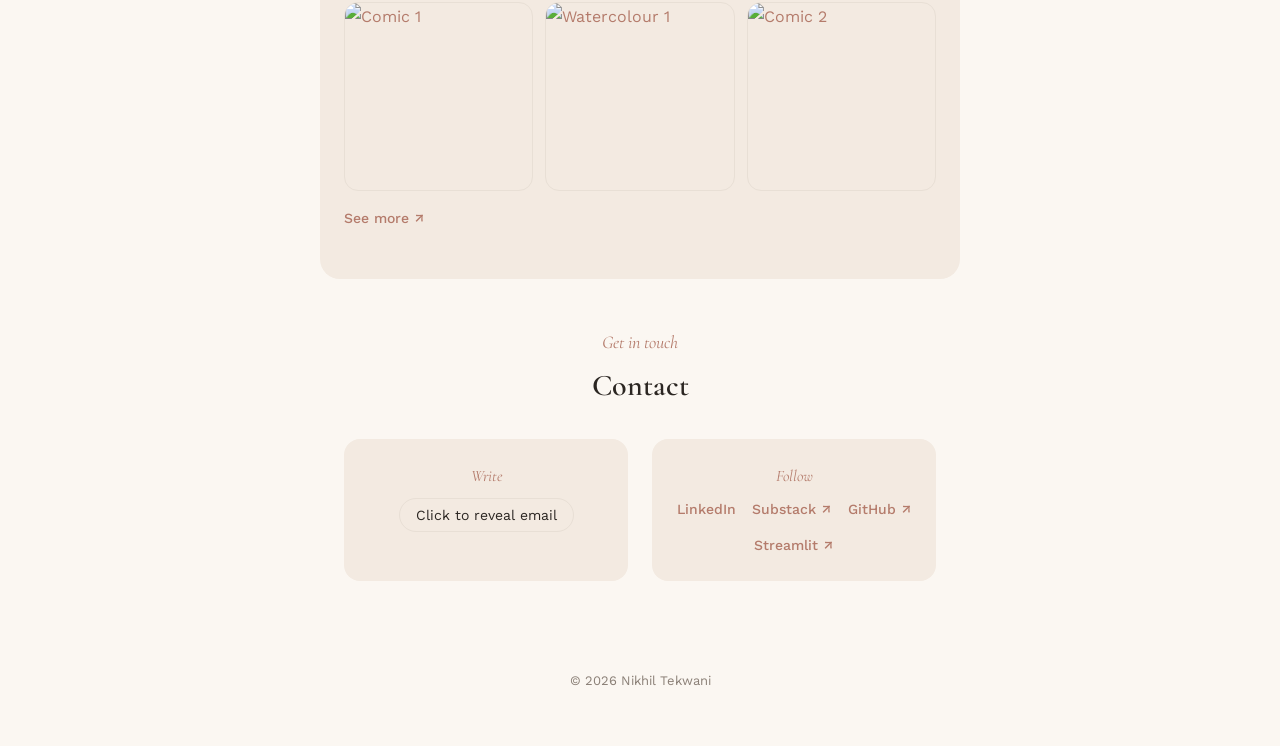
==== commit d959b2cd: "Update index.html" ====
--- a/index.html
+++ b/index.html
@@ -126,7 +126,9 @@
     <p class="section-eyebrow subhead">Streamlit</p>
     <!-- EDIT: swap these for your actual app names/links -->
     <ul class="link-list">
-      <li><a href="https://beneishmodel.streamlit.app/" target="_blank" rel="noopener">Beneish M-Score Calculator</a><span>one Using publically available data, calculates Beneish M score for a company</span></li>
+      <li><a href="https://beneishmodel.streamlit.app/" target="_blank" rel="noopener">Beneish M-Score Calculator</a><span>Uses publically available data, calculates Beneish M score for a company</span></li>
+      <li><a href="https://invoice-contract-checker.streamlit.app/" target="_blank" rel="noopener">Invoice vs Contract Checker</a><span>Automated verification of vendor invoices against contracted terms, amendments, and configurable review rules.</span></li>
+      <li><a href="https://ledger-reconciler-bvjrcuhtcqbky2uioedb6x.streamlit.app/" target="_blank" rel="noopener">Ledger Reconciler</a><span>Reconciles any 2 ledgers uploaded</span></li>
     </ul>
     <a class="link-list-more" href="https://share.streamlit.io/user/nicktek" target="_blank" rel="noopener">All apps on Streamlit ↗</a>
 
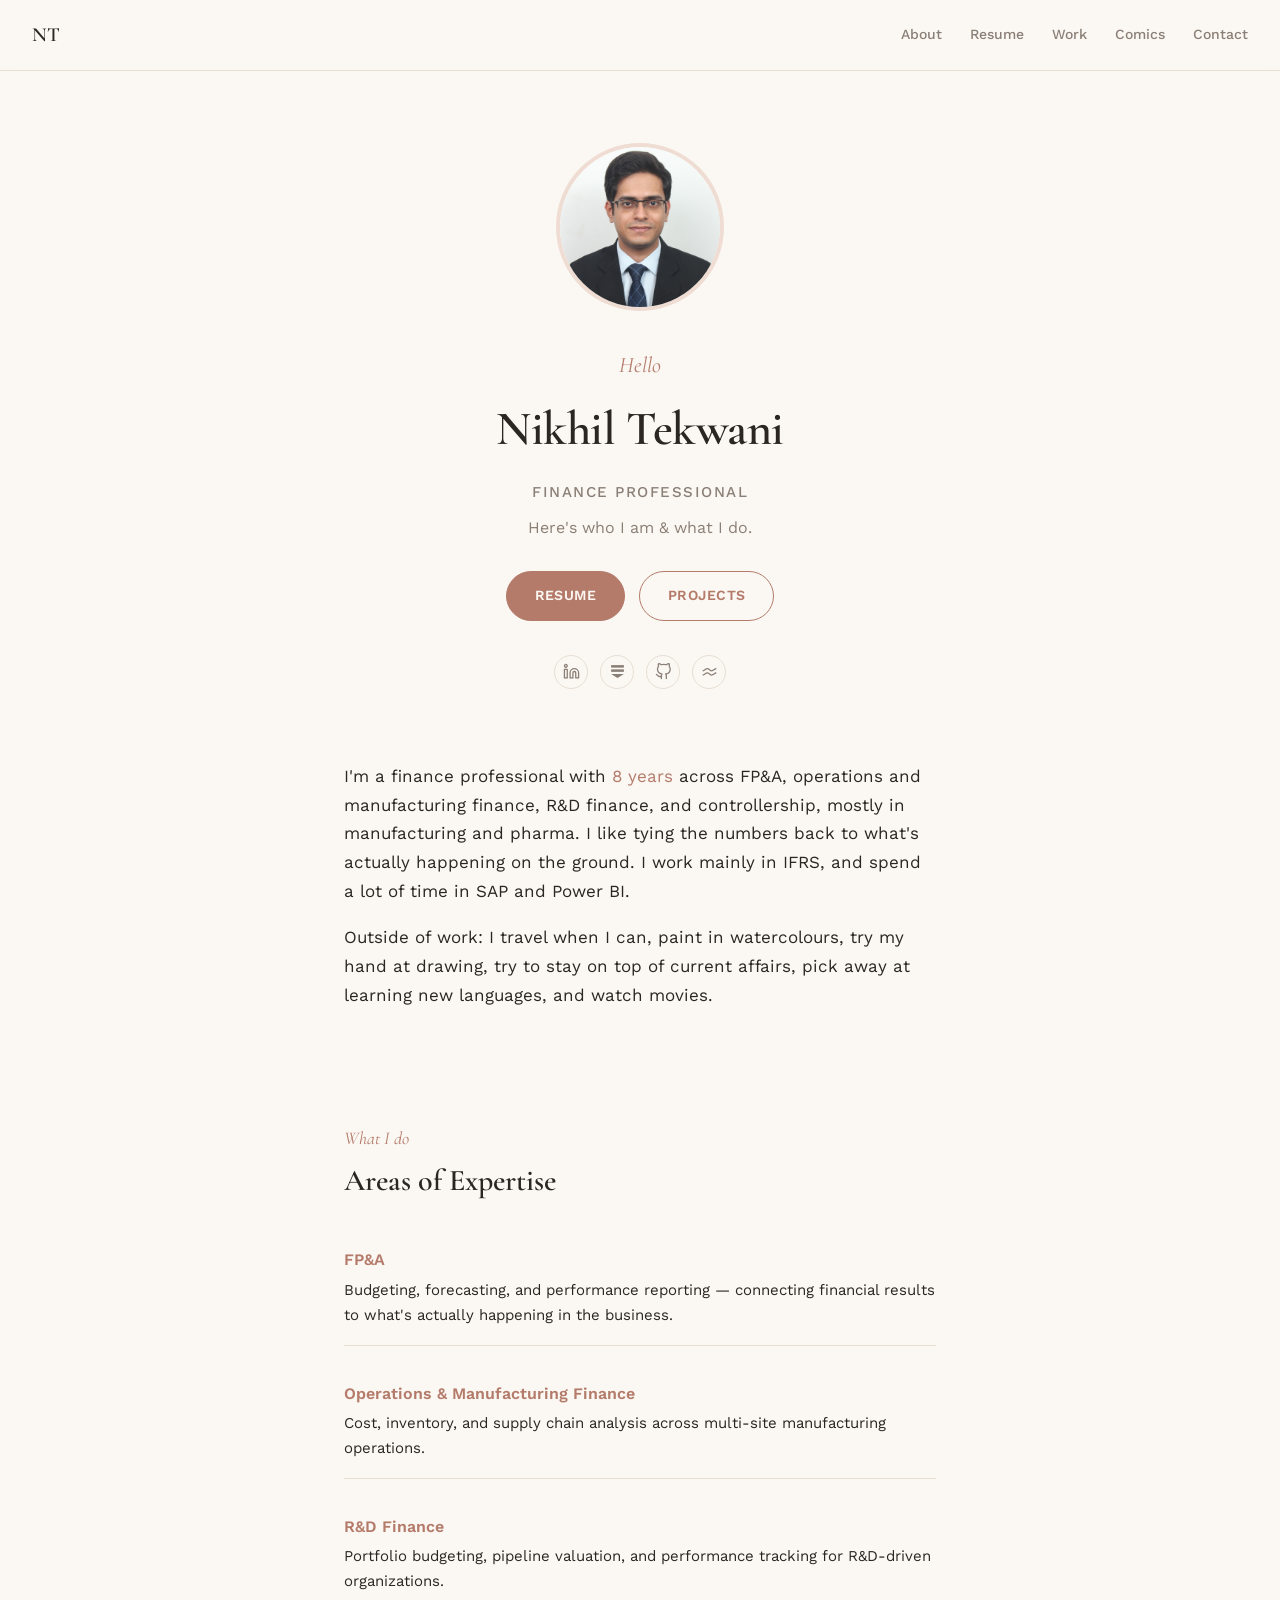
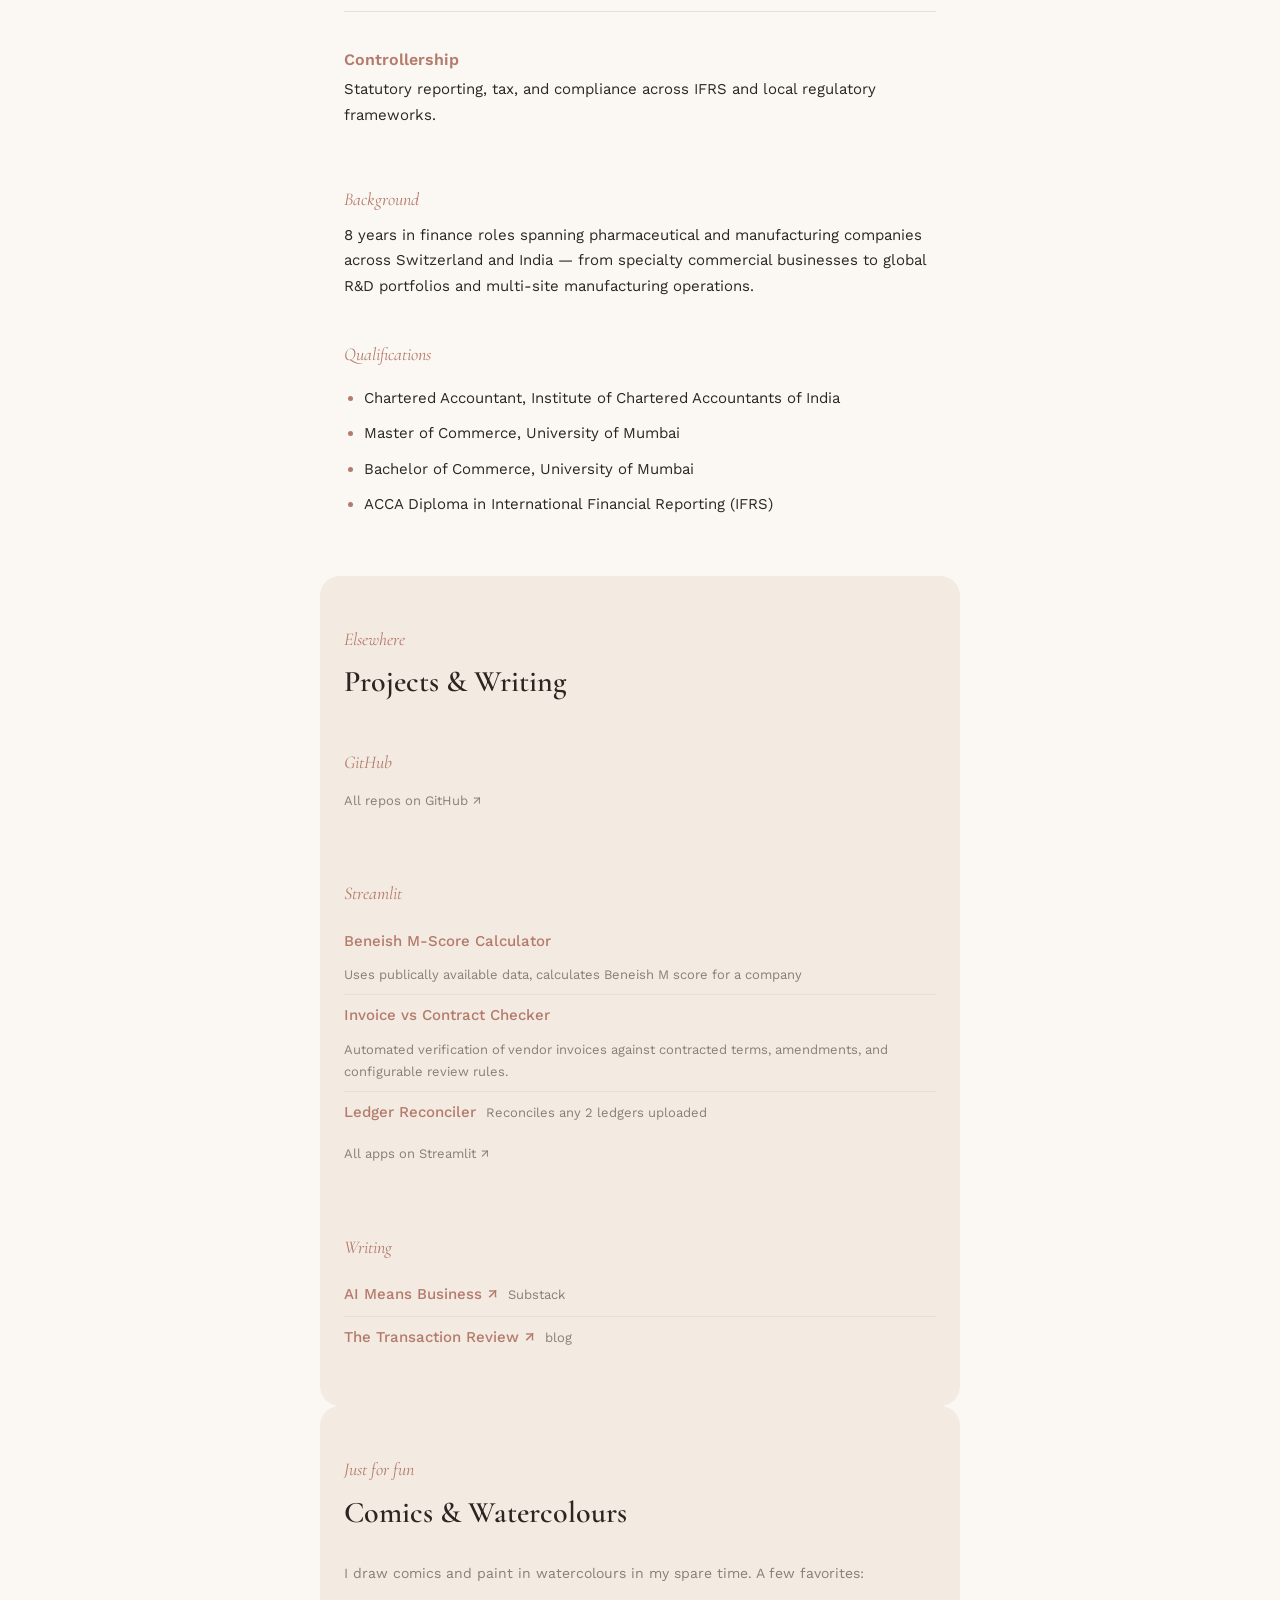
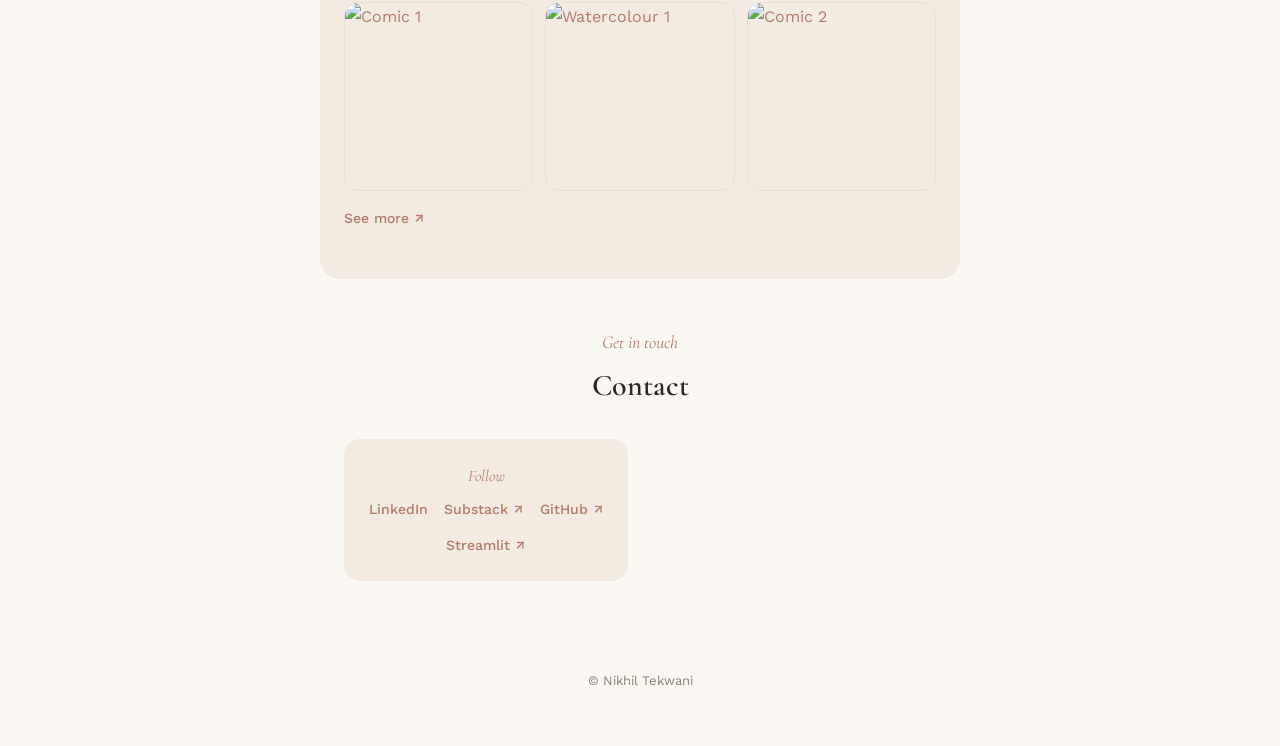
==== commit 8b3d01d2: "Update index.html" ====
--- a/index.html
+++ b/index.html
@@ -167,11 +167,7 @@
     <h2 class="section-title">Contact</h2>
 
     <div class="contact-grid">
-      <div class="contact-block">
-        <p class="contact-label">Write</p>
-        <!-- EDIT: set data-user and data-domain to your real email -->
-        <button id="email-reveal" class="contact-value email-btn" data-user="nikhil.tekwani" data-domain="example.com">Click to reveal email</button>
-      </div>
+     
       <div class="contact-block">
         <p class="contact-label">Follow</p>
         <div class="contact-value follow-links">
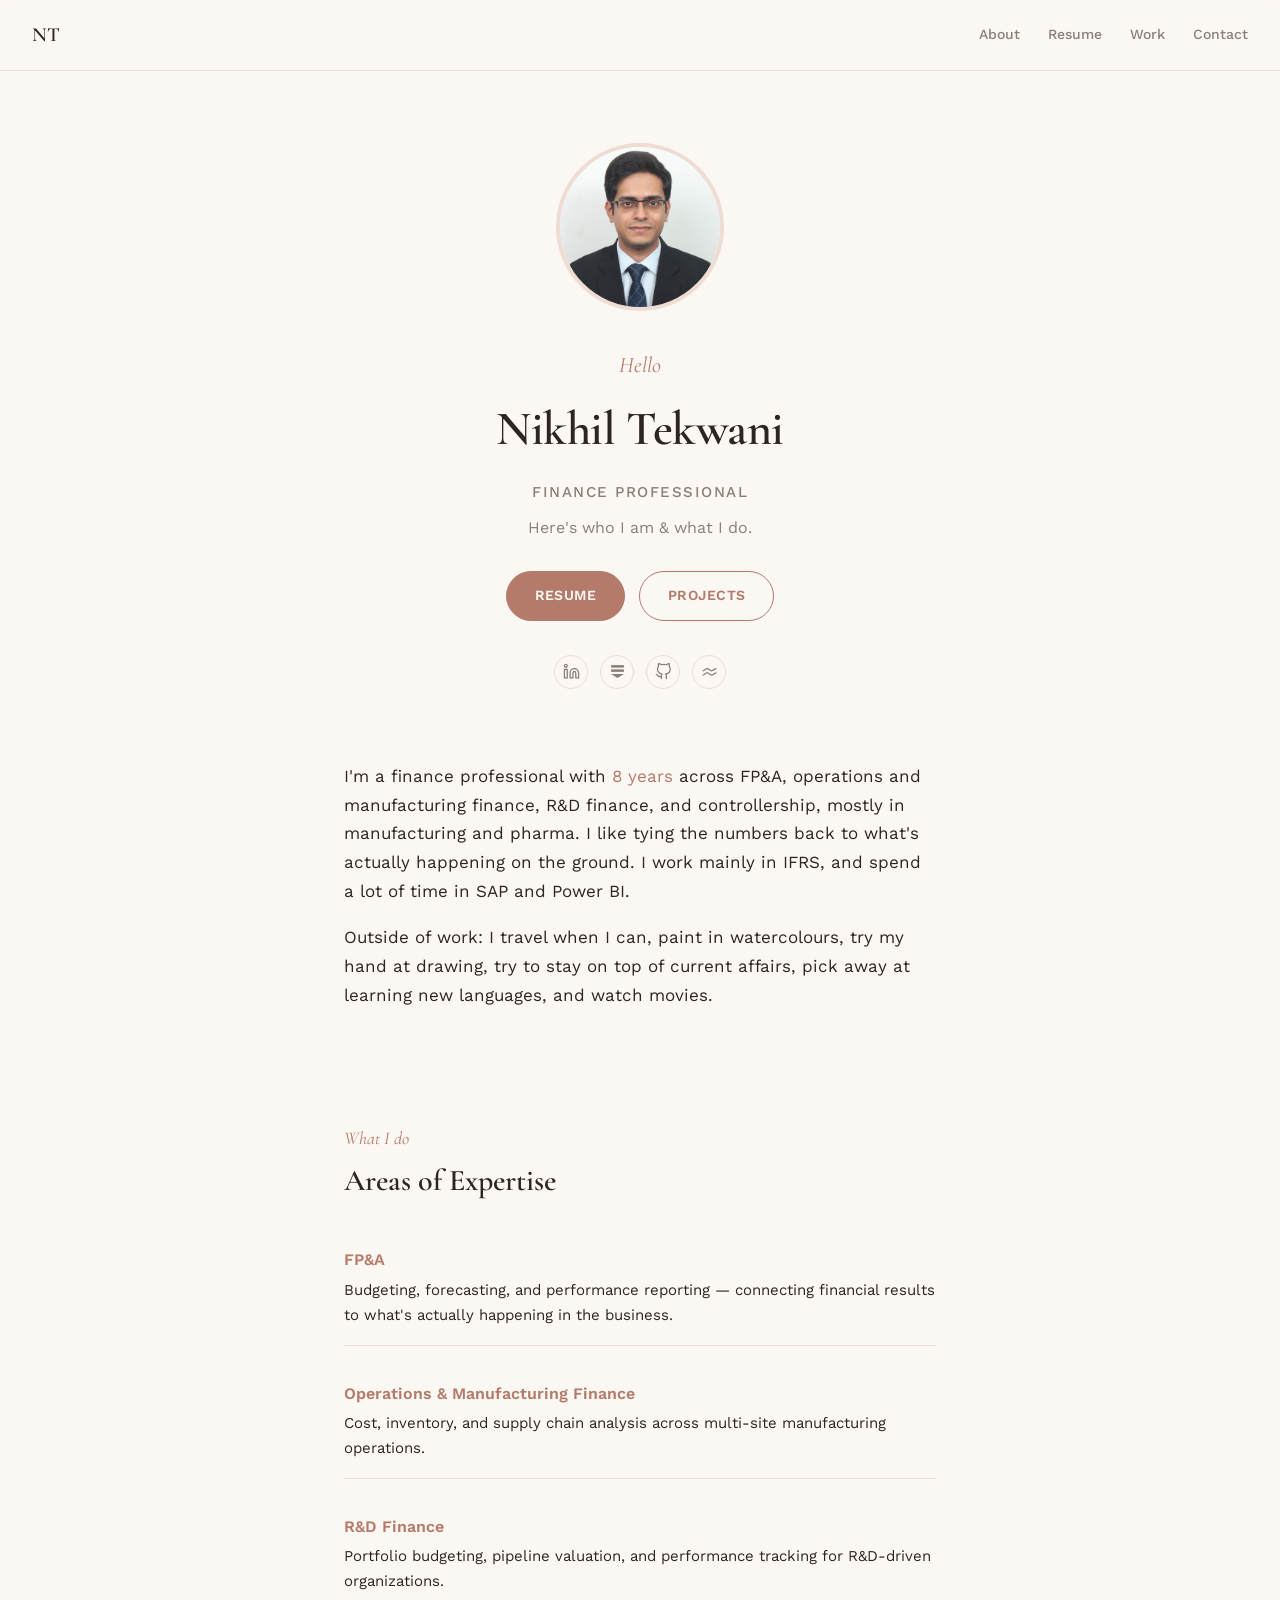
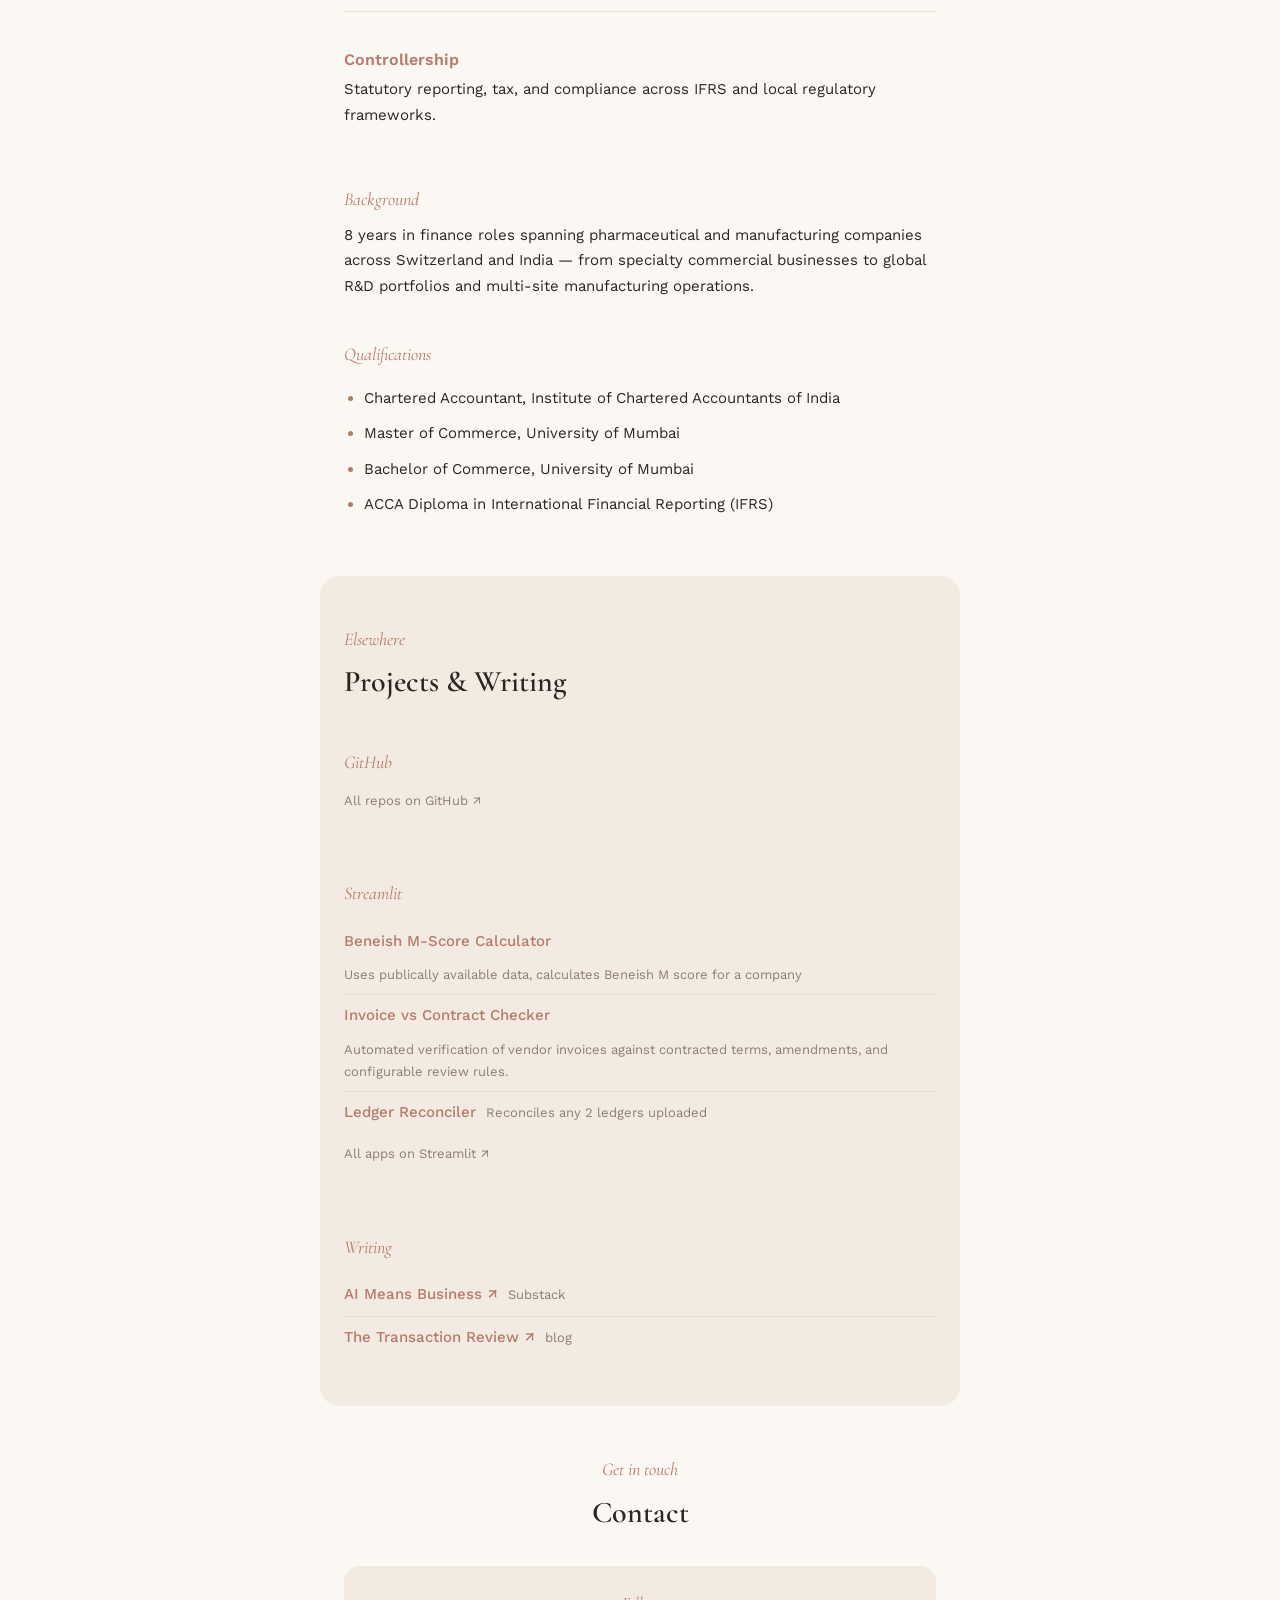
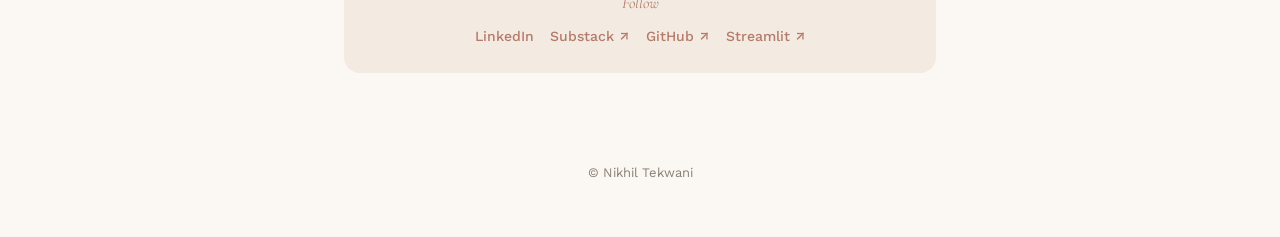
==== commit a4be251f: "Update index.html" ====
--- a/index.html
+++ b/index.html
@@ -22,7 +22,7 @@
     <a href="#about">About</a>
     <a href="#resume">Resume</a>
     <a href="#work">Work</a>
-    <a href="#comics">Comics</a>
+<a href="#comics" style="display:none;">Comics</a>
     <a href="#contact">Contact</a>
   </div>
 </nav>
@@ -140,7 +140,7 @@
   </section>
 
   <!-- ============ COMICS & WATERCOLOURS ============ -->
-  <section id="comics" class="section projects-section">
+ <section id="comics" class="section projects-section" style="display:none;">
     <p class="section-eyebrow">Just for fun</p>
     <h2 class="section-title">Comics &amp; Watercolours</h2>
     <p class="projects-intro">I draw comics and paint in watercolours in my spare time. A few favorites:</p>
--- a/style.css
+++ b/style.css
@@ -340,9 +340,12 @@
 
 .contact-grid {
   display: grid;
-  grid-template-columns: 1fr 1fr;
+  grid-template-columns: 1fr;
   gap: 24px;
   margin-top: 28px;
+}
+.contact-block {
+  width: 100%;
 }
 
 .contact-block {
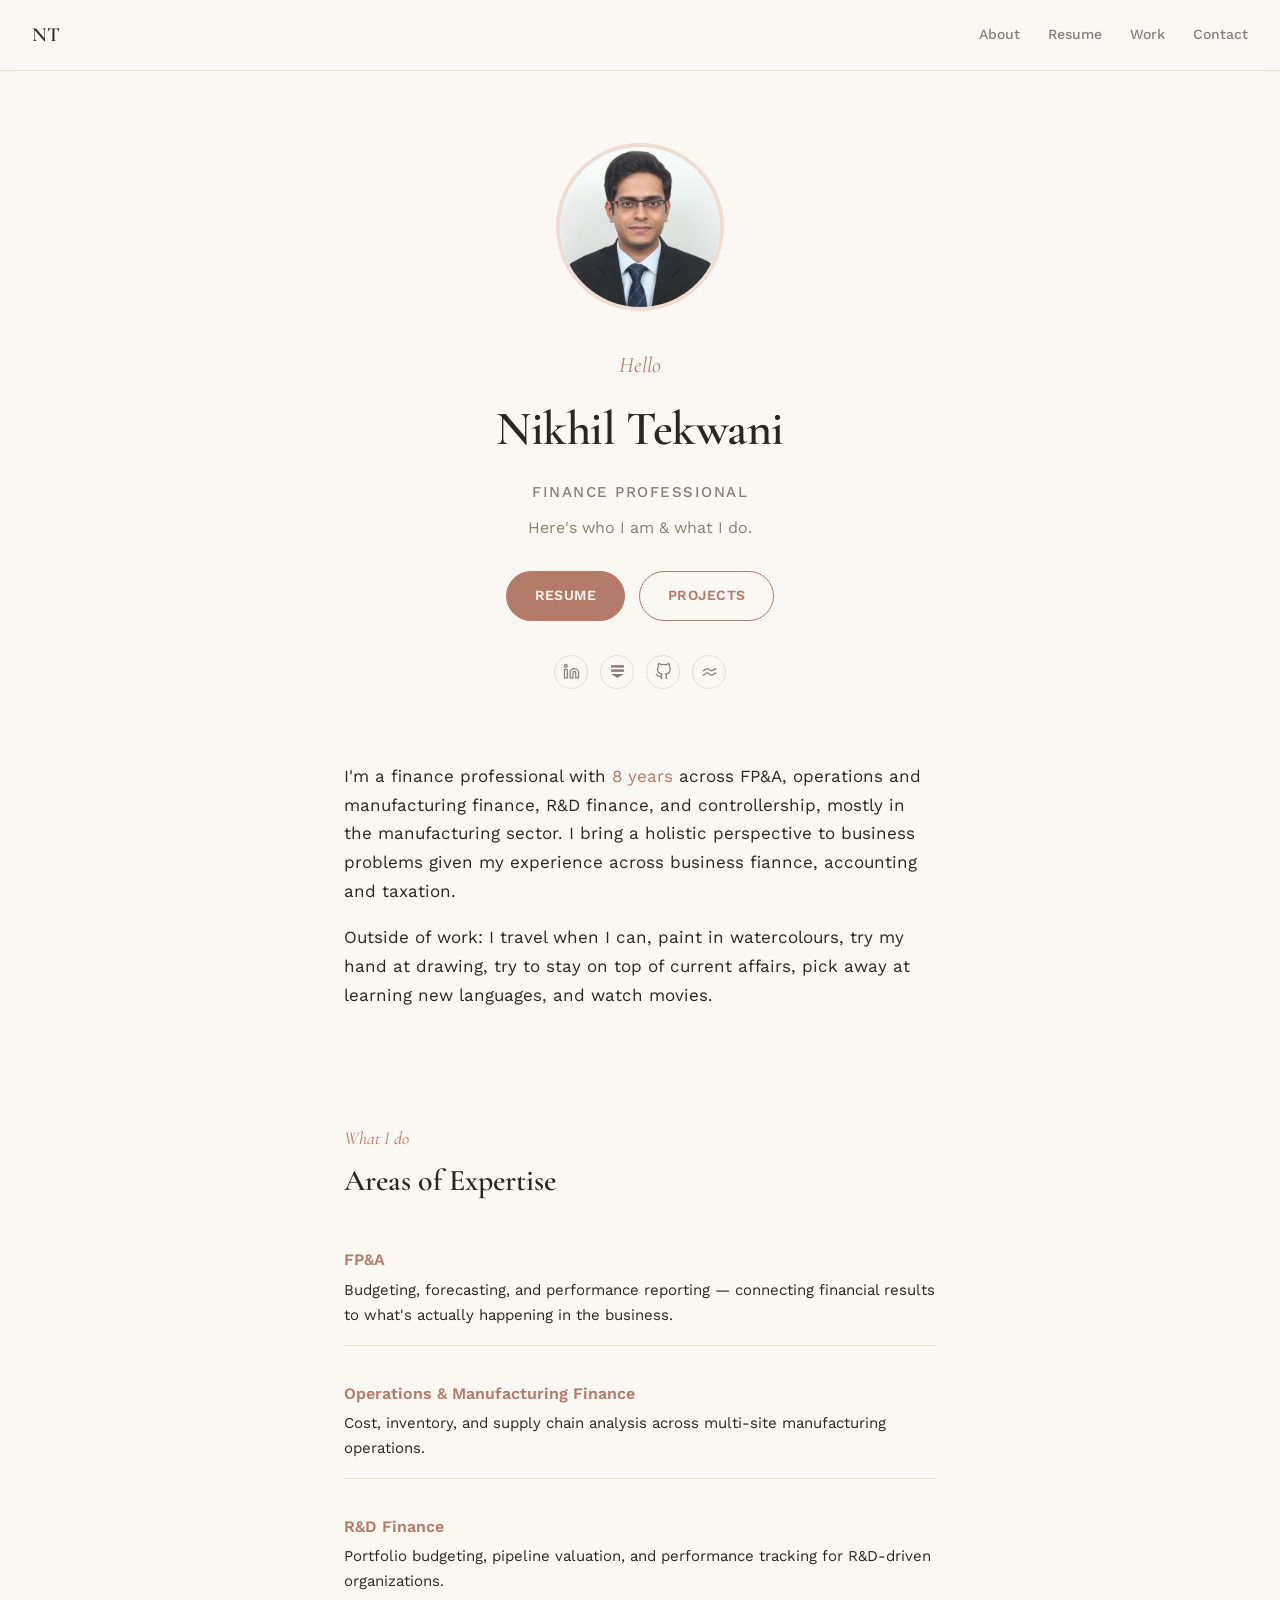
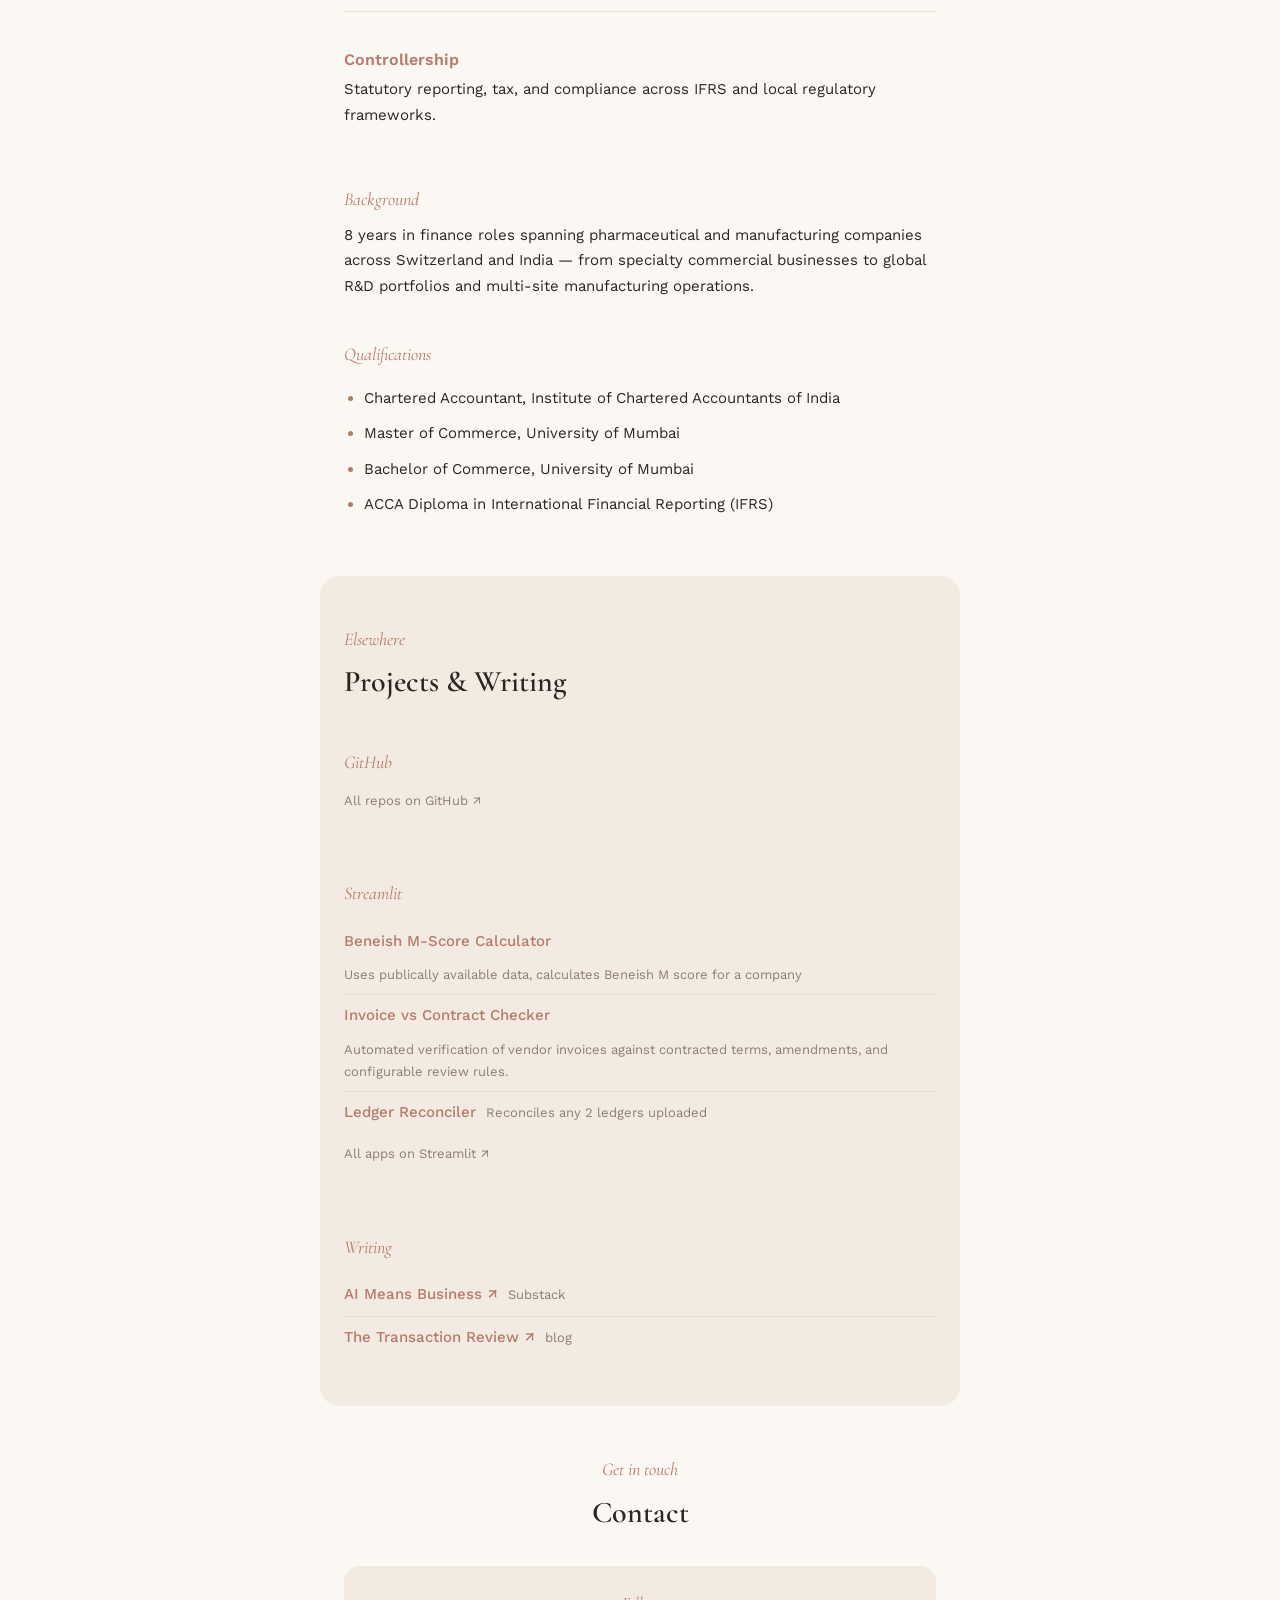
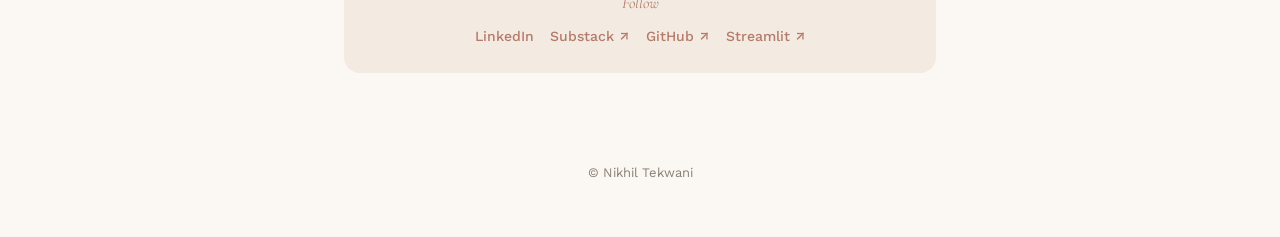
==== commit c3e5c181: "Update index.html" ====
--- a/index.html
+++ b/index.html
@@ -63,9 +63,7 @@
   <section class="section about-section">
     <p class="about-text">
       I'm a finance professional with <em>8 years</em> across FP&amp;A, operations and manufacturing finance,
-      R&amp;D finance, and controllership, mostly in manufacturing and pharma. I like tying the numbers back
-      to what's actually happening on the ground. I work mainly in IFRS, and spend a lot of time in SAP and
-      Power BI.
+      R&amp;D finance, and controllership, mostly in the manufacturing sector. I bring a holistic perspective to business problems given my experience across business fiannce, accounting and taxation. 
     </p>
     <p class="about-text">
       Outside of work: I travel when I can, paint in watercolours, try my hand at drawing, try to stay on top of
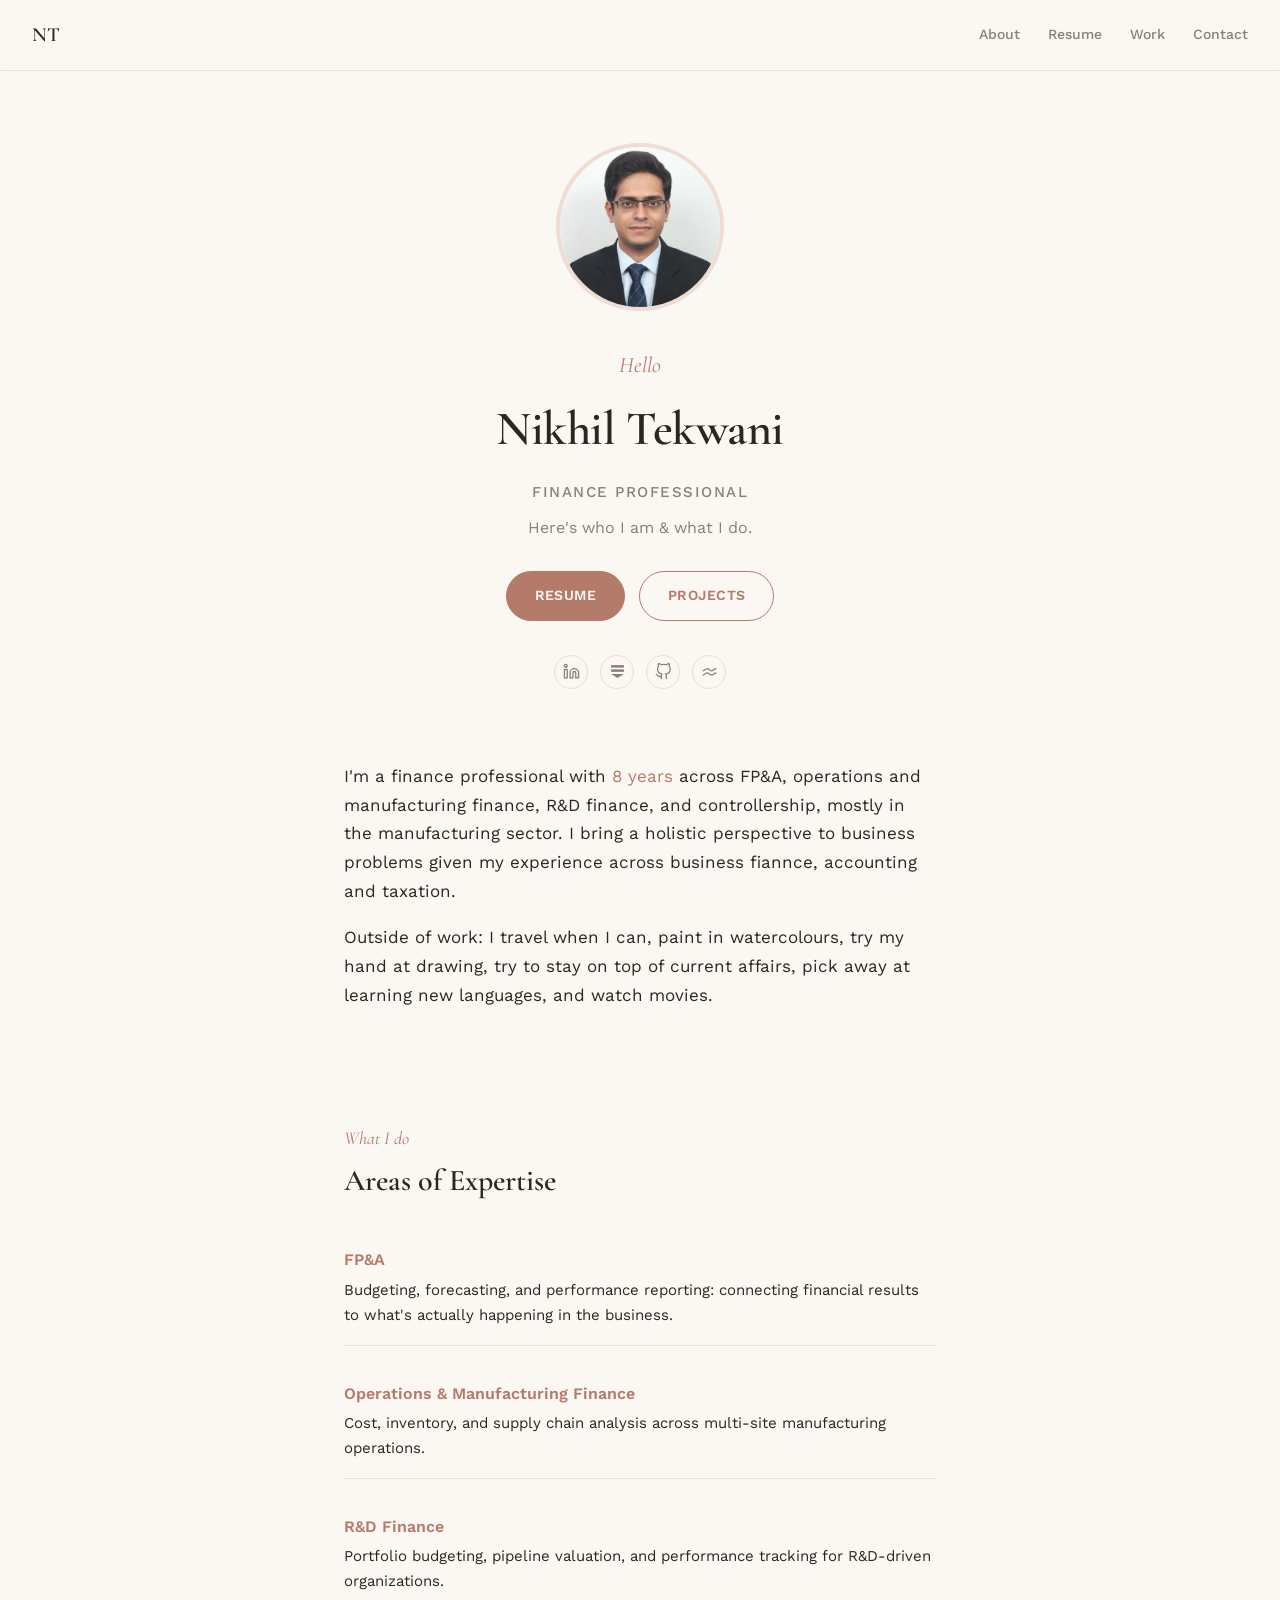
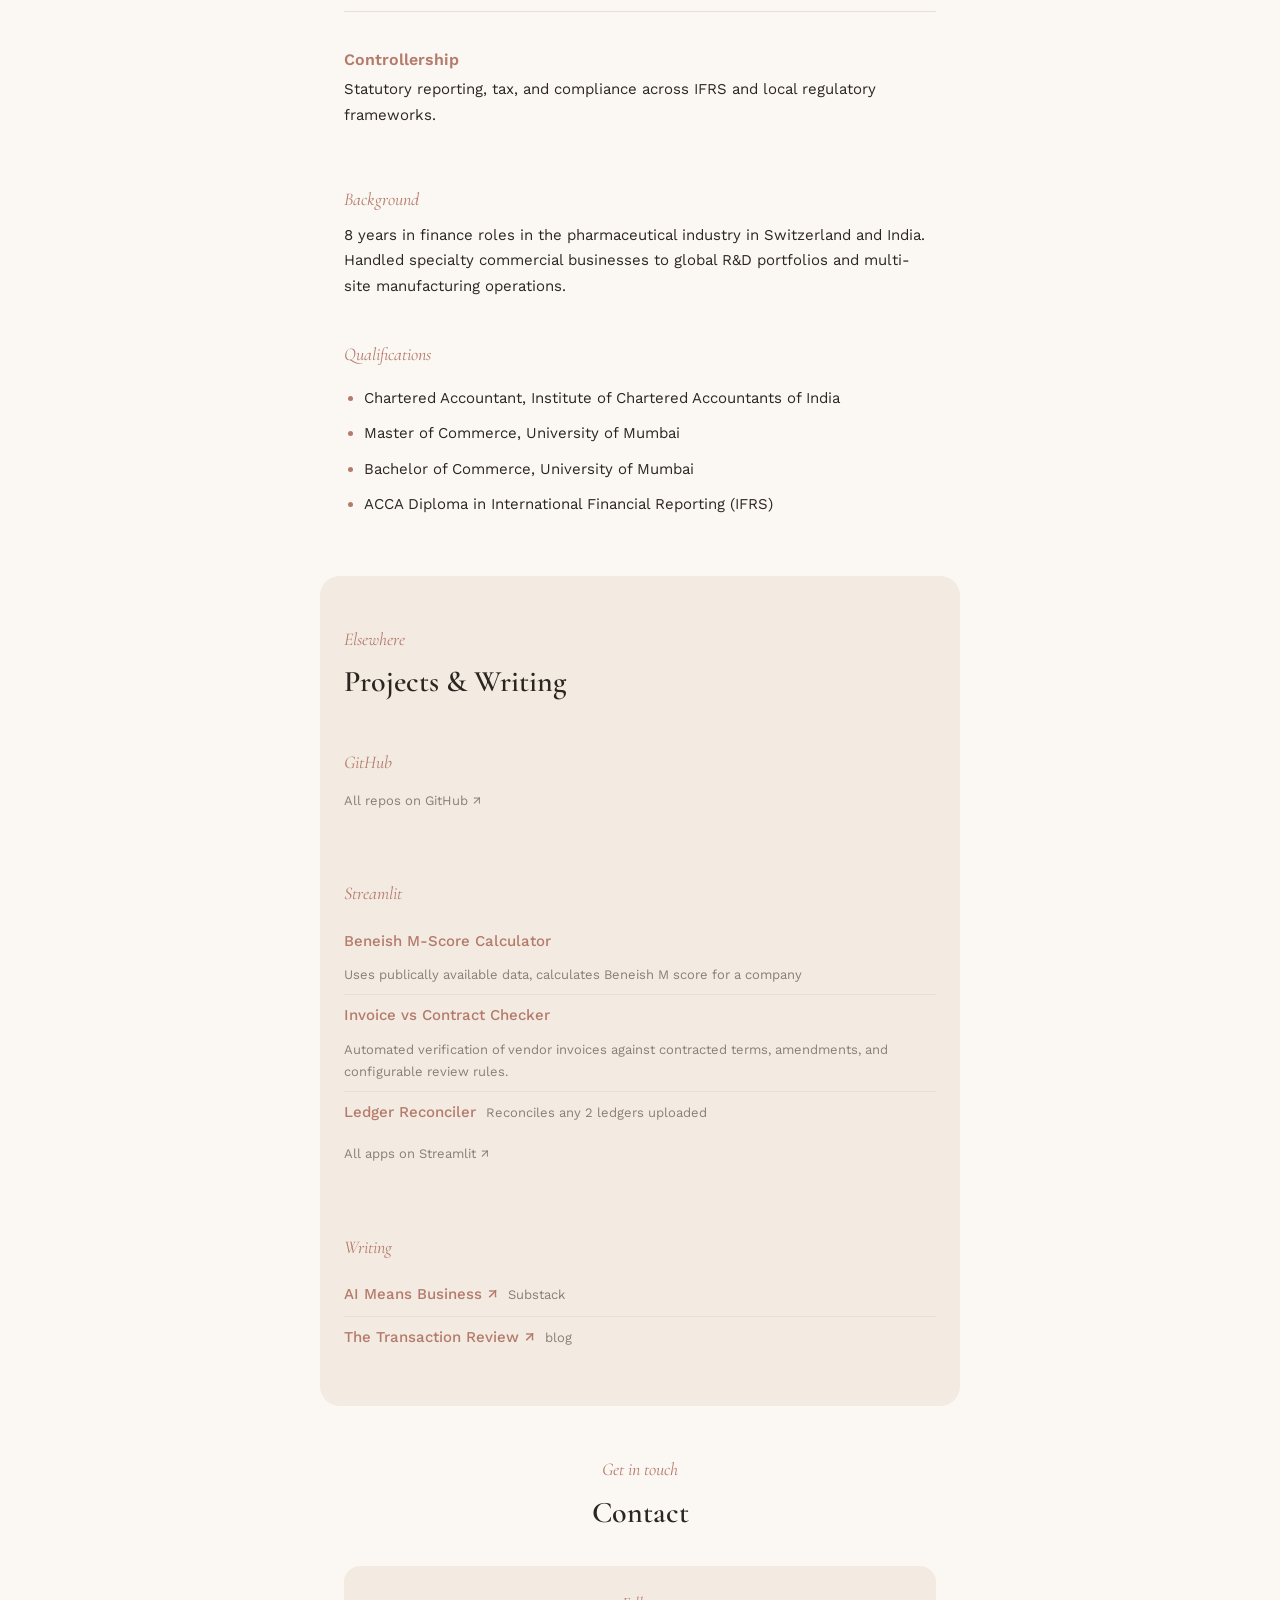
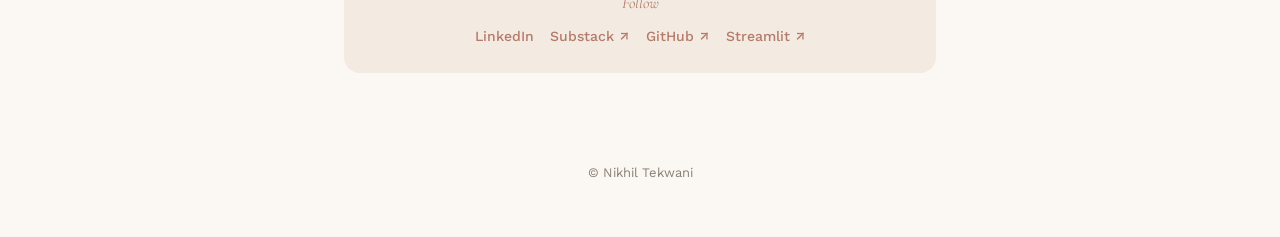
==== commit 3f6ce431: "Update index.html" ====
--- a/index.html
+++ b/index.html
@@ -79,7 +79,7 @@
     <ul class="expertise-list">
       <li class="expertise-item">
         <span class="expertise-name">FP&amp;A</span>
-        <p>Budgeting, forecasting, and performance reporting — connecting financial results to what's actually happening in the business.</p>
+        <p>Budgeting, forecasting, and performance reporting: connecting financial results to what's actually happening in the business.</p>
       </li>
       <li class="expertise-item">
         <span class="expertise-name">Operations &amp; Manufacturing Finance</span>
@@ -97,8 +97,8 @@
 
     <p class="section-eyebrow subhead">Background</p>
     <p class="resume-desc">
-      8 years in finance roles spanning pharmaceutical and manufacturing companies across Switzerland and India —
-      from specialty commercial businesses to global R&amp;D portfolios and multi-site manufacturing operations.
+      8 years in finance roles in the pharmaceutical industry in Switzerland and India. Handled
+      specialty commercial businesses to global R&amp;D portfolios and multi-site manufacturing operations.
     </p>
 
     <p class="section-eyebrow subhead">Qualifications</p>
